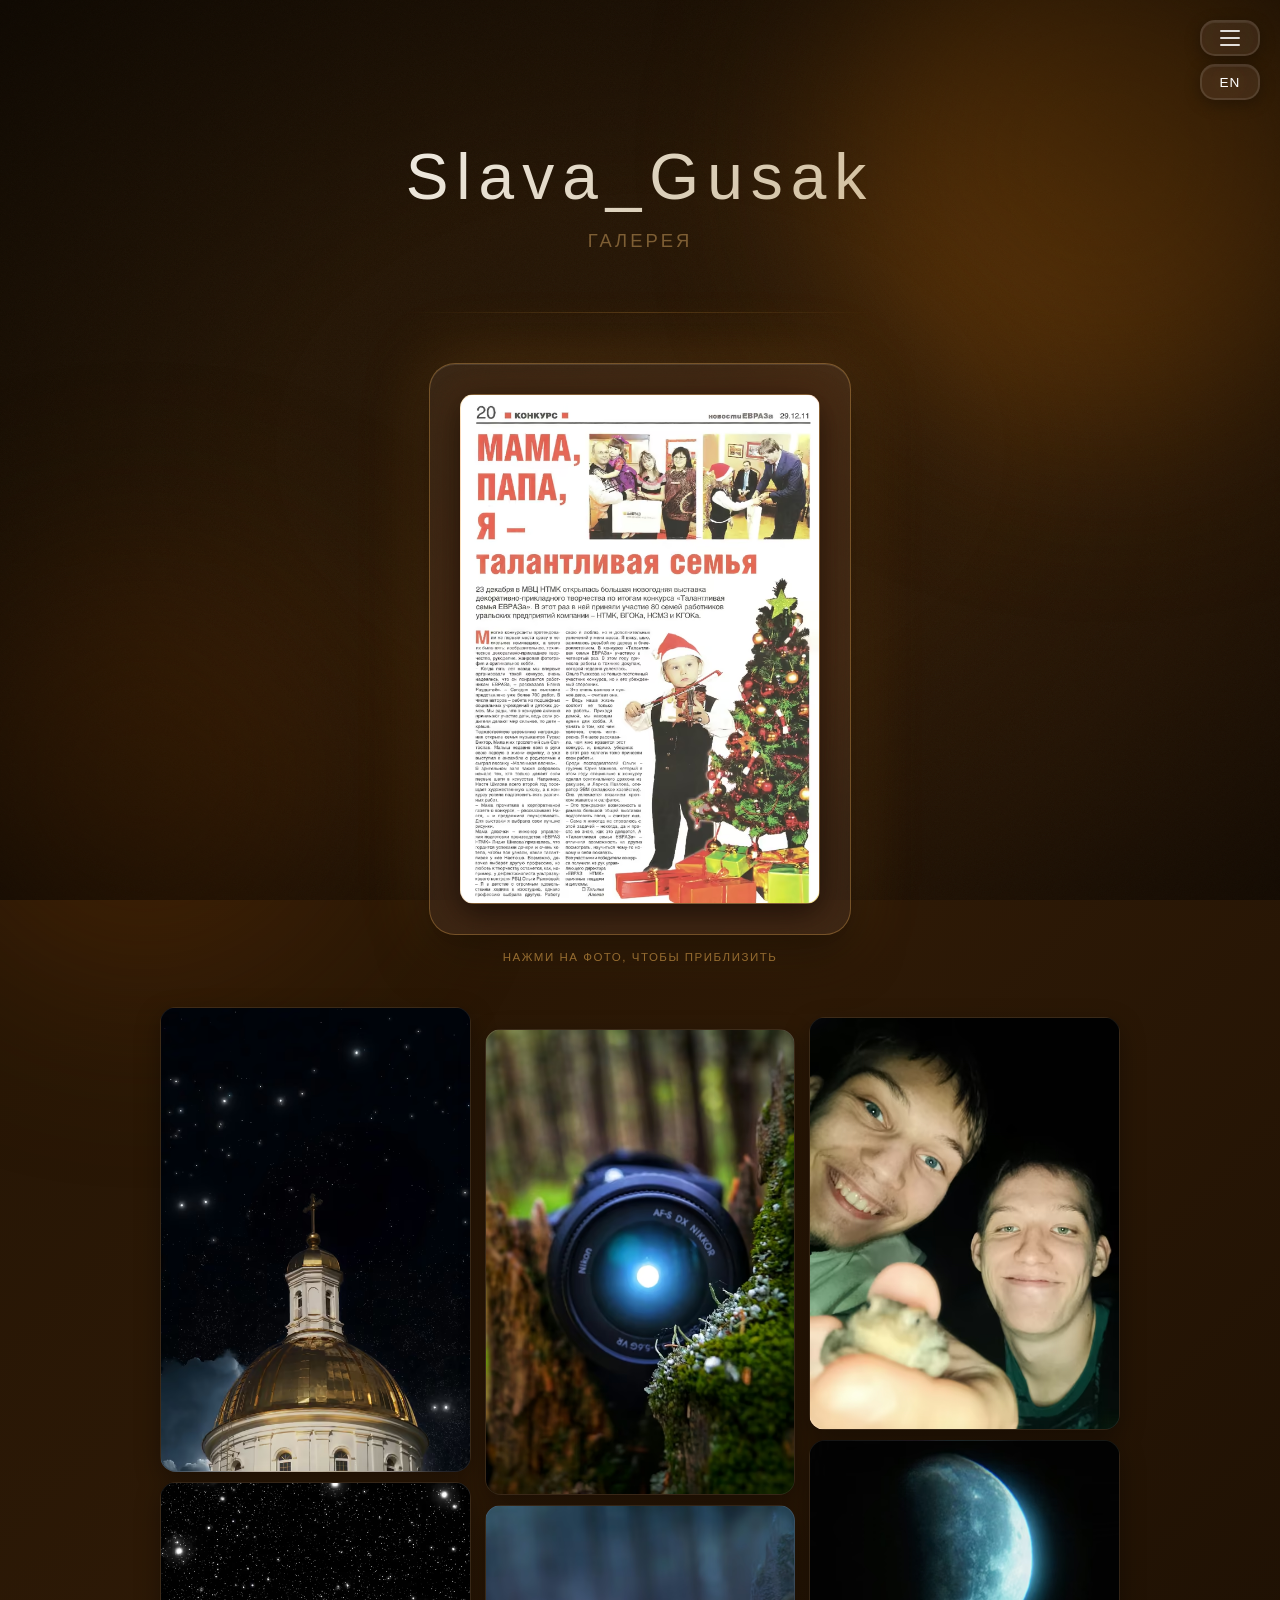
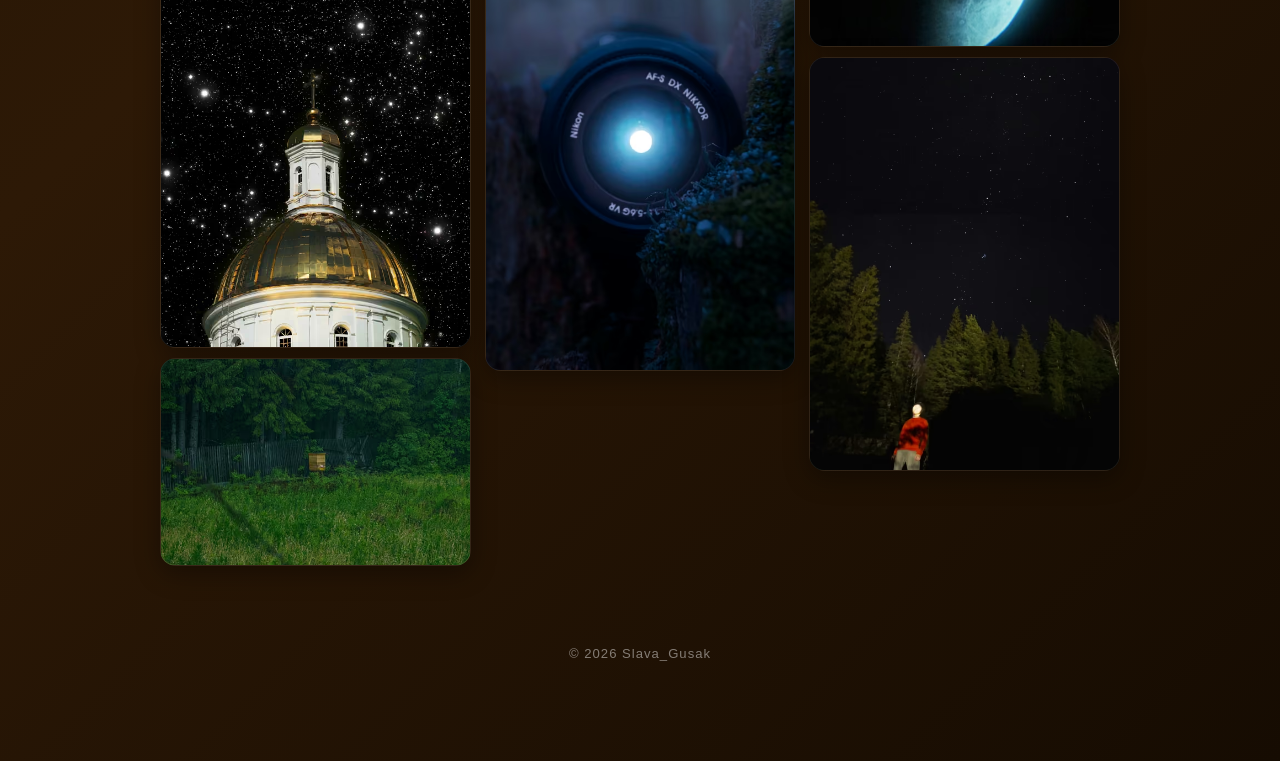
==== gallery/index.html @ dcf55b12 "Галерея: плавная загрузка на медленном интернете - Превью в сетке легче в 2,8 раза (537 -> 193 КБ), " ====
<!DOCTYPE html>
<html lang="ru">
<head>
<meta charset="UTF-8">
<meta name="viewport" content="width=device-width, initial-scale=1.0">
<title>Slava_Gusak — Галерея</title>
<link rel="icon" href="/favicon.ico?v=2" sizes="any">
<link rel="icon" href="/favicon.svg?v=2" type="image/svg+xml">
<link rel="apple-touch-icon" href="/apple-touch-icon.png?v=2">
<link rel="preload" as="image" href="img/thumb/paper_29.12.2011.avif" type="image/avif" fetchpriority="high">
<style>
html { overscroll-behavior:none; }
* { margin:0; padding:0; box-sizing:border-box; }
body {
font-family:'Segoe UI',Tahoma,Geneva,Verdana,sans-serif;
color:#e0e0e0; min-height:100vh; overflow-x:hidden;
position:relative; overscroll-behavior:none;
background:#1a1006;
}
body::before {
content:''; position:fixed; inset:0; z-index:0;
background-image:url("data:image/svg+xml,%3Csvg viewBox='0 0 512 512' xmlns='http://www.w3.org/2000/svg'%3E%3Cfilter id='n'%3E%3CfeTurbulence type='fractalNoise' baseFrequency='0.75' numOctaves='4' stitchTiles='stitch'/%3E%3C/filter%3E%3Crect width='100%25' height='100%25' filter='url(%23n)' opacity='1'/%3E%3C/svg%3E");
background-size:200px 200px; opacity:0.04; pointer-events:none;
}
body::after {
content:''; position:fixed; inset:0; z-index:0;
background:radial-gradient(ellipse at center,transparent 40%,rgba(0,0,0,0.5) 100%);
pointer-events:none;
}
.glow-orb { position:fixed; border-radius:50%; filter:blur(90px); opacity:0; pointer-events:none; z-index:0; }
.glow-orb-1 { width:clamp(260px,55vw,550px); height:clamp(260px,55vw,550px); top:-120px; right:-100px; }
.glow-orb-2 { width:clamp(210px,45vw,450px); height:clamp(210px,45vw,450px); bottom:-100px; left:-80px; }
@media (max-width:768px) { .glow-orb { filter:blur(90px) brightness(0.5); } }
.container { max-width:1000px; margin:0 auto; padding:40px 20px; position:relative; z-index:1; }
.lang-btn {
position:fixed; top:64px; right:20px; z-index:100;
backdrop-filter:blur(40px) saturate(200%); -webkit-backdrop-filter:blur(40px) saturate(200%);
background:rgba(255,255,255,0.07); border:2px solid rgba(255,255,255,0.1);
color:#fff; width:60px; height:36px; padding:0; border-radius:15px; cursor:pointer;
font-size:0.85em; font-weight:300; letter-spacing:1px;
transition:all 0.3s cubic-bezier(0.4,0,0.2,1); text-transform:uppercase;
box-shadow:0 4px 16px rgba(0,0,0,0.3),inset 0 1px 0 rgba(255,255,255,0.07);
}
.lang-btn:hover { border-color:rgba(255,255,255,0.2); transform:scale(1.05); background:rgba(255,255,255,0.12); }
.menu-btn {
position:fixed; top:20px; right:20px; z-index:100;
backdrop-filter:blur(40px) saturate(200%); -webkit-backdrop-filter:blur(40px) saturate(200%);
background:rgba(255,255,255,0.07); border:2px solid rgba(255,255,255,0.1);
width:60px; height:36px; padding:0; border-radius:15px; cursor:pointer;
display:flex; flex-direction:column; justify-content:center; align-items:center; gap:5px;
transition:all 0.3s cubic-bezier(0.4,0,0.2,1);
box-shadow:0 4px 16px rgba(0,0,0,0.3),inset 0 1px 0 rgba(255,255,255,0.07);
}
.menu-btn:hover { border-color:rgba(255,255,255,0.2); background:rgba(255,255,255,0.12); transform:scale(1.05); }
.menu-btn span { width:20px; height:2px; background:#fff; border-radius:2px; transition:all 0.3s cubic-bezier(0.4,0,0.2,1); opacity:0.85; }
.menu-btn.open span:nth-child(1){transform:translateY(7px) rotate(45deg)}
.menu-btn.open span:nth-child(2){opacity:0;transform:scaleX(0)}
.menu-btn.open span:nth-child(3){transform:translateY(-7px) rotate(-45deg)}
.menu-overlay { position:fixed; inset:0; background:rgba(0,0,0,0.4); z-index:98; opacity:0; visibility:hidden; transition:all 0.3s ease; }
.menu-overlay.active { opacity:1; visibility:visible; }
.menu {
position:fixed; top:-100%; left:0; width:100%;
backdrop-filter:blur(40px) saturate(200%); -webkit-backdrop-filter:blur(40px) saturate(200%);
background:rgba(18,10,3,0.92); border-bottom:1px solid rgba(255,255,255,0.08);
box-shadow:0 8px 32px rgba(0,0,0,0.5); z-index:99;
transition:top 0.4s cubic-bezier(0.4,0,0.2,1); padding:28px 40px 30px;
}
.menu.active { top:0; }
.menu-items { list-style:none; display:flex; justify-content:center; align-items:center; gap:60px; }
.menu-items a { font-size:1.4em; font-weight:300; letter-spacing:3px; color:#c8c8c8; text-decoration:none; text-transform:uppercase; transition:color 0.3s ease; position:relative; }
.menu-items a::after { content:''; position:absolute; bottom:-4px; left:0; width:0; height:1px; background:rgba(255,255,255,0.4); transition:width 0.3s ease; }
.menu-items a:hover { color:#fff; }
.menu-items a:hover::after { width:100%; }
.menu-items a.active { color:#fff; }
.menu-items a.active::after { width:100%; background:rgba(255,255,255,0.6); }
.menu-item-with-sub { position:relative; }
.menu-item-soon { position:relative; display:flex; flex-direction:column; align-items:center; gap:4px; }
.menu-item-with-sub > a.no-underline::after { display:none; }
.submenu-link.submenu-link {
position:absolute; top:100%; left:50%; transform:translateX(-50%); margin-top:3px;
font-size:0.62em; letter-spacing:1.5px; color:#777; text-transform:uppercase; font-weight:300; line-height:1;
white-space:nowrap; text-decoration:none; opacity:0.65; transition:opacity 0.25s ease, color 0.25s ease;
}
.submenu-link.submenu-link::after { display:none; }
.menu-item-with-sub:hover .submenu-link, .submenu-link:focus, .submenu-link:hover { opacity:1; color:#fff; }
.submenu-link.warren-link { display:none; pointer-events:none; }
.submenu-link.warren-link.revealed { display:block; pointer-events:auto; animation:warrenReveal 0.9s cubic-bezier(0.2,0,0.2,1) forwards; }
@keyframes warrenReveal { from{opacity:0;transform:translate(-50%,-6px)} to{opacity:0.65;transform:translate(-50%,0)} }
.warren-charging { animation:warrenShake 0.5s ease-in-out infinite; }
@keyframes warrenShake { 0%,100%{transform:translate(0,0)} 20%{transform:translate(-2px,1px)} 40%{transform:translate(2px,-1px)} 60%{transform:translate(-1px,-2px)} 80%{transform:translate(1px,2px)} }
.warren-glow {
position:absolute; inset:-14px; border-radius:16px; pointer-events:none; z-index:-1; opacity:0;
background:radial-gradient(circle, rgba(255,180,90,0.55), transparent 70%); filter:blur(6px); transition:opacity 0.1s linear;
}
@keyframes shake { 0%,100%{transform:translateX(0)} 15%{transform:translateX(-6px)} 35%{transform:translateX(6px)} 55%{transform:translateX(-4px)} 75%{transform:translateX(4px)} 90%{transform:translateX(-2px)} }
.shaking { animation:shake 0.4s ease; }
#mainMenu, #mainMenu * { -webkit-touch-callout:none; -webkit-user-select:none; user-select:none; -webkit-user-drag:none; }
@keyframes fadeSlideDown { from{opacity:0;transform:translateY(-20px)} to{opacity:1;transform:translateY(0)} }
@keyframes fadeSlideUp { from{opacity:0;transform:translateY(30px)} to{opacity:1;transform:translateY(0)} }
header { text-align:center; padding:100px 20px 60px; animation:fadeSlideDown 1s ease forwards; }
h1 { font-size:4em; font-weight:200; letter-spacing:8px; margin-bottom:16px; background:linear-gradient(135deg,#ffffff 0%,rgba(255,230,180,0.7) 100%); -webkit-background-clip:text; -webkit-text-fill-color:transparent; background-clip:text; }
.subtitle { font-size:1.15em; color:rgba(255,200,120,0.4); font-weight:300; letter-spacing:3px; text-transform:uppercase; }
.divider { width:50%; height:1px; background:linear-gradient(90deg,transparent,rgba(255,180,80,0.2),transparent); margin:0 auto 50px; }
.featured-wrap { display:flex; justify-content:center; margin-bottom:44px; }
.hint-label {
text-align:center; font-size:0.72em; letter-spacing:1.5px; text-transform:uppercase;
color:rgba(255,190,90,0.7); font-weight:300; margin-top:16px;
}
.hint-label-wrap { display:flex; flex-direction:column; align-items:center; }
.featured-photo { border-radius:14px; overflow:hidden; cursor:pointer; display:block; aspect-ratio:0.706; }
.featured-photo img { width:100%; height:100%; object-fit:cover; display:block; transition:transform 0.5s ease; }
.featured-photo, .wave-item { background:center / cover no-repeat; }
.featured-photo img:not(.ready), .wave-item img:not(.ready) { opacity:0; filter:blur(14px); transform:scale(1.04); }
.featured-photo img.ready, .wave-item img.ready {
transition:opacity 1s cubic-bezier(0.22,0.7,0.2,1), filter 1.4s cubic-bezier(0.22,0.7,0.2,1), transform 1.4s cubic-bezier(0.22,0.7,0.2,1);
}
.featured-photo img.ready { transition:opacity 1s cubic-bezier(0.22,0.7,0.2,1), filter 1.4s cubic-bezier(0.22,0.7,0.2,1), transform 0.5s ease; }
.featured-photo:hover img { transform:scale(1.05); }
#featureGlass {
padding:30px; border-radius:26px; position:relative;
display:flex; flex-direction:column; align-items:center;
background:rgba(255,255,255,0.07); border:1px solid rgba(255,190,90,0.3);
backdrop-filter:blur(30px) saturate(180%); -webkit-backdrop-filter:blur(30px) saturate(180%);
box-shadow:
0 20px 50px rgba(0,0,0,0.5),
0 0 70px rgba(255,160,50,0.22),
inset 0 1px 0 rgba(255,255,255,0.1);
animation:fadeSlideUp 0.6s ease both;
}
#featureGlass .featured-photo {
width:360px; border:1px solid rgba(255,200,120,0.35);
box-shadow:0 10px 30px rgba(0,0,0,0.5);
}
@media (max-width:768px) {
#featureGlass { padding:22px; }
#featureGlass .featured-photo { width:230px; }
}
.wave-masonry { display:flex; gap:14px; align-items:flex-start; }
.wave-col { flex:1; display:flex; flex-direction:column; gap:10px; min-width:0; }
.wave-col:nth-child(2) { margin-top:22px; }
.wave-col:nth-child(3) { margin-top:10px; }
.wave-item {
border-radius:16px; overflow:hidden; cursor:pointer;
border:1px solid rgba(255,255,255,0.08); box-shadow:0 8px 24px rgba(0,0,0,0.35);
transition:transform 0.15s ease-out, box-shadow 0.15s ease-out, filter 0.5s ease-out;
position:relative;
}
.wave-item img { width:100%; height:auto; display:block; }
.wave-item .cap {
position:absolute; left:0; right:0; bottom:0; padding:18px 14px 12px;
background:linear-gradient(to top, rgba(10,6,2,0.85), transparent);
font-size:0.82em; font-weight:300; letter-spacing:0.5px; color:rgba(255,255,255,0.9);
opacity:0; transform:translateY(6px); transition:all 0.15s ease-out;
}
@media (hover:hover) and (pointer:fine) {
.wave-item:hover {
transform:scale(1.1);
z-index:5;
box-shadow:0 24px 55px rgba(0,0,0,0.6);
}
.wave-item:hover .cap { opacity:1; transform:translateY(0); }
.wave-masonry.is-hovering .wave-item:not(:hover) {
filter:blur(1.5px) brightness(0.75) saturate(0.85);
transform:scale(0.98);
}
}
@media (max-width:768px) {
.wave-masonry { gap:10px; flex-wrap:wrap; }
.wave-col { gap:8px; flex:1 1 calc(50% - 5px); min-width:calc(50% - 5px); }
.wave-col:nth-child(2) { margin-top:14px; }
.wave-col:nth-child(3) { margin-top:0; }
}
.lightbox-overlay {
position:fixed; inset:0; background:rgba(8,5,2,0.88); backdrop-filter:blur(6px);
z-index:200; display:flex; align-items:center; justify-content:center;
opacity:0; visibility:hidden; transition:opacity 0.35s ease, visibility 0.35s ease; padding:30px;
}
.lightbox-overlay.active { opacity:1; visibility:visible; }
.lightbox-panel {
display:flex; max-width:1000px; width:100%; max-height:85vh;
background:rgba(255,255,255,0.05); border:1px solid rgba(255,255,255,0.1);
border-radius:20px; overflow:hidden; box-shadow:0 30px 80px rgba(0,0,0,0.6);
backdrop-filter:blur(30px) saturate(180%); -webkit-backdrop-filter:blur(30px) saturate(180%);
transform:scale(0.96); transition:transform 0.35s cubic-bezier(0.4,0,0.2,1), border-color 0.5s ease, box-shadow 0.5s ease;
}
.lightbox-overlay.active .lightbox-panel { transform:scale(1); }
.lightbox-panel.seen-glow {
border-color:rgba(255,175,70,0.55);
box-shadow:0 30px 80px rgba(0,0,0,0.6), 0 0 0 1px rgba(255,160,50,0.25), 0 0 55px rgba(255,140,30,0.28);
animation:seenPanelPulse 3.2s ease-in-out infinite;
}
@keyframes seenPanelPulse {
0%,100% { box-shadow:0 30px 80px rgba(0,0,0,0.6), 0 0 0 1px rgba(255,160,50,0.22), 0 0 45px rgba(255,140,30,0.22); }
50% { box-shadow:0 30px 80px rgba(0,0,0,0.6), 0 0 0 1px rgba(255,170,70,0.4), 0 0 65px rgba(255,140,30,0.38); }
}
.lightbox-photo {
flex:none; width:fit-content; height:fit-content; max-width:65%; max-height:100%;
background:transparent; display:flex; align-items:center; justify-content:center; min-width:0; align-self:center;
}
.lightbox-photo img { display:block; max-width:100%; max-height:85vh; width:auto; height:auto; object-fit:contain; border-radius:20px 0 0 20px; }
.lightbox-photo { position:relative; }
.lightbox-photo.lb-animating { overflow:hidden; }
.lightbox-photo.lb-animating #lbImg { width:100% !important; height:100% !important; max-width:none !important; max-height:none !important; object-fit:cover; }
.lightbox-photo .lb-ghost { position:absolute; inset:0; width:100%; height:100%; max-width:none; max-height:none; object-fit:cover; pointer-events:none; z-index:1; will-change:opacity; }
#lbImg { transition:opacity 0.25s ease; }
#lbImg.lb-loading { opacity:0.55; }
.lightbox-photo { touch-action:none; }
@media (hover:hover) and (pointer:fine) {
#lbImg { cursor:zoom-in; }
.lightbox-overlay.zoomed #lbImg { cursor:zoom-out; }
}
.lightbox-overlay.zoom-clip .lightbox-photo { overflow:hidden; }
.lightbox-overlay.zoomed .lightbox-nav,
.lightbox-overlay.zoomed .lb-read-btn,
.lightbox-overlay.zoomed .lightbox-mobile-btn { opacity:0 !important; pointer-events:none; transition:opacity 0.2s ease; }
.lightbox-info {
flex:1; padding:44px 38px; display:flex; flex-direction:column; justify-content:center;
border-left:1px solid rgba(255,255,255,0.08); min-width:280px;
}
.lightbox-seen-badge {
display:none; align-items:center; gap:8px; width:fit-content;
font-size:0.68em; font-weight:600; letter-spacing:2.5px; text-transform:uppercase;
color:rgba(255,205,120,0.95); white-space:nowrap; margin-bottom:14px;
}
.lightbox-seen-badge.active {
display:inline-flex;
animation:seenBadgeFade 0.5s ease both;
}
@keyframes seenBadgeFade {
0% { opacity:0; transform:translateY(4px); }
100% { opacity:1; transform:translateY(0); }
}
.seen-radar { position:relative; width:14px; height:14px; flex:none; }
.seen-radar-dot {
position:absolute; top:50%; left:50%; width:6px; height:6px; margin:-3px 0 0 -3px;
border-radius:50%; background:rgb(255,180,60);
box-shadow:0 0 6px rgba(255,180,60,0.9), 0 0 2px rgba(255,180,60,1);
}
.seen-radar-ping {
position:absolute; top:50%; left:50%; width:7px; height:7px; margin:-3.5px 0 0 -3.5px;
border-radius:50%; background:rgba(255,180,60,0.9);
animation:seenRadarPing 2.2s cubic-bezier(0,0,0.2,1) infinite;
}
.seen-radar-ping2 { animation-delay:1.1s; }
@keyframes seenRadarPing {
0% { transform:scale(1); opacity:0.75; }
70%,100% { transform:scale(4.6); opacity:0; }
}
.lightbox-eyebrow { font-size:0.72em; letter-spacing:3px; text-transform:uppercase; font-weight:300; color:rgba(255,180,60,0.75); margin-bottom:18px; }
.lightbox-title { font-size:1.7em; font-weight:200; letter-spacing:1px; color:rgba(255,255,255,0.92); margin-bottom:20px; line-height:1.3; }
.lightbox-accent { width:40px; height:1px; background:linear-gradient(90deg,rgba(255,180,60,0.85),transparent); margin-bottom:20px; }
.lightbox-story { font-size:0.95em; color:rgba(255,255,255,0.5); font-weight:300; line-height:1.8; letter-spacing:0.3px; }
.lightbox-close {
position:absolute; top:20px; right:24px; z-index:201; width:42px; height:42px; border-radius:50%;
background:rgba(255,255,255,0.08); border:1px solid rgba(255,255,255,0.15); color:#fff;
cursor:pointer; display:flex; align-items:center; justify-content:center;
transition:all 0.25s ease;
}
.lightbox-close svg { width:18px; height:18px; stroke:#fff; }
.lightbox-close:hover { background:rgba(255,255,255,0.18); transform:rotate(90deg); }
.lightbox-nav {
position:absolute; top:50%; transform:translateY(-50%); z-index:201; width:46px; height:46px; border-radius:50%;
background:rgba(255,255,255,0.08); border:1px solid rgba(255,255,255,0.15); color:#fff;
cursor:pointer; display:flex; align-items:center; justify-content:center;
transition:all 0.25s ease;
}
.lightbox-nav svg { width:20px; height:20px; stroke:#fff; }
.lightbox-nav:hover { background:rgba(255,190,90,0.85); color:#1a1006; }
.lightbox-nav:hover svg { stroke:#1a1006; }
.lightbox-prev { left:10px; } .lightbox-next { right:10px; }
@media (max-width:768px) {
.lightbox-overlay { padding:14px; }
.lightbox-panel {
flex-direction:column; width:fit-content; height:fit-content;
max-width:100%; max-height:100%;
align-items:center; justify-content:center;
background:transparent; border:none; box-shadow:none;
position:relative; overflow:visible;
}
.lightbox-panel.seen-glow {
border:none; box-shadow:none; animation:none;
}
.lightbox-photo {
width:fit-content; height:fit-content; max-width:100%; max-height:100%;
border-radius:16px; border:1px solid rgba(255,255,255,0.12);
box-shadow:0 10px 30px rgba(0,0,0,0.5);
transition:filter 0.35s ease;
position:relative;
}
.lightbox-panel.seen-glow .lightbox-photo {
border-color:rgba(255,175,70,0.55);
box-shadow:0 10px 30px rgba(0,0,0,0.5), 0 0 0 1px rgba(255,160,50,0.25), 0 0 40px rgba(255,140,30,0.28);
animation:seenPanelPulse 3.2s ease-in-out infinite;
}
.lightbox-photo img {
display:block; width:auto; height:auto; max-width:100%; max-height:100%;
object-fit:contain; border-radius:16px;
}
.lightbox-panel.info-open .lightbox-photo {
filter:blur(10px) brightness(0.6);
}
.lightbox-mobile-btn, .lightbox-nav, .lightbox-close {
border-radius:14px;
backdrop-filter:blur(40px) saturate(200%); -webkit-backdrop-filter:blur(40px) saturate(200%);
background:rgba(255,255,255,0.07); border:2px solid rgba(255,255,255,0.1);
box-shadow:0 4px 16px rgba(0,0,0,0.3),inset 0 1px 0 rgba(255,255,255,0.07);
}
.lightbox-mobile-btn:active, .lightbox-nav:active, .lightbox-close:active {
transform:scale(0.94); background:rgba(255,255,255,0.14);
}
.lightbox-mobile-btn {
position:absolute; bottom:14px; z-index:6; width:48px; height:40px;
cursor:pointer; display:flex; align-items:center; justify-content:center;
transition:all 0.3s cubic-bezier(0.4,0,0.2,1);
}
.lightbox-mobile-btn svg { width:19px; height:19px; stroke:#fff; opacity:0.9; }
.lightbox-info-btn { left:14px; }
.lightbox-fullscreen-btn { right:14px; }
.lightbox-nav {
width:44px; height:40px; color:#fff;
display:flex; align-items:center; justify-content:center;
transition:all 0.3s cubic-bezier(0.4,0,0.2,1);
}
.lightbox-nav svg { width:18px; height:18px; stroke:#fff; opacity:0.9; }
.lightbox-close {
width:44px; height:40px; color:#fff;
display:flex; align-items:center; justify-content:center;
transition:all 0.3s cubic-bezier(0.4,0,0.2,1);
}
.lightbox-close svg { width:18px; height:18px; stroke:#fff; opacity:0.9; }
.lightbox-close:hover { transform:none; }
.lightbox-overlay.fs-mode .lightbox-mobile-btn,
.lightbox-overlay.fs-mode .lightbox-nav,
.lightbox-overlay.fs-mode .lightbox-close { opacity:0; pointer-events:none; }
.lightbox-info {
position:fixed; left:0; right:0; bottom:0; width:100%; top:0;
overflow:hidden; display:flex; flex-direction:row; align-items:center; justify-content:flex-end;
border:none; border-radius:0; padding:14px;
background:transparent;
pointer-events:none;
z-index:204;
}
.lightbox-info-sheet {
width:min(78vw,380px); height:auto; max-height:100%; overflow-y:auto;
border:1px solid rgba(255,190,90,0.25);
border-radius:20px;
padding:24px 24px calc(24px + env(safe-area-inset-bottom));
background:linear-gradient(160deg, rgba(45,25,6,0.96) 0%, rgba(22,12,2,0.98) 100%);
backdrop-filter:blur(30px) saturate(180%); -webkit-backdrop-filter:blur(30px) saturate(180%);
box-shadow:-10px 0 40px rgba(0,0,0,0.5);
transform:translateX(calc(100% + 14px));
transition:transform 0.4s cubic-bezier(0.4,0,0.2,1), height 0.42s cubic-bezier(0.4,0,0.2,1);
pointer-events:auto;
display:flex; flex-direction:column; justify-content:center;
}
.lightbox-info-sheet .lightbox-info-inner {
transition:filter 0.15s ease;
}
.lightbox-info-sheet.resizing .lightbox-info-inner {
filter:blur(6px);
}
.lightbox-info.open { pointer-events:auto; }
.lightbox-info.open .lightbox-info-sheet { transform:translateX(0); }
.lightbox-info-handle { display:none; }
.lightbox-nav { top:auto; bottom:16px; transform:none; z-index:203; }
.lightbox-prev { left:14px; } .lightbox-next { right:14px; }
.lightbox-close { top:calc(14px + env(safe-area-inset-top)); right:14px; z-index:203; }
}
@media (min-width:769px) { .lightbox-mobile-btn { display:none; } }
.lb-read-btn {
position:absolute; bottom:14px; right:14px; z-index:7;
width:44px; height:40px; padding:0; border-radius:14px; cursor:pointer;
display:flex; align-items:center; justify-content:center;
backdrop-filter:blur(40px) saturate(200%); -webkit-backdrop-filter:blur(40px) saturate(200%);
background:rgba(20,12,4,0.5); border:1px solid rgba(255,190,90,0.5);
animation:readPulse 2.8s ease-in-out infinite;
transition:opacity 0.3s ease 0.25s, transform 0.3s ease 0.25s, background 0.25s ease;
}
.lb-read-btn.gone {
opacity:0; transform:scale(0.8); pointer-events:none; animation:none;
transition:opacity 0.2s ease, transform 0.2s ease;
}
.lb-read-btn:hover { background:rgba(255,190,90,0.2); }
.lb-read-btn:active { transform:scale(0.94); }
.lb-read-btn.open { animation:none; box-shadow:0 4px 16px rgba(0,0,0,0.35); }
.lb-read-btn svg { width:19px; height:19px; stroke:rgba(255,205,120,0.95); }
.lb-read-btn .ic-close, .lb-read-btn.open .ic-doc { display:none; }
.lb-read-btn.open .ic-close { display:block; }
@keyframes readPulse {
0%,100% { box-shadow:0 4px 16px rgba(0,0,0,0.35), 0 0 10px rgba(255,160,50,0.15); }
50% { box-shadow:0 4px 16px rgba(0,0,0,0.35), 0 0 26px rgba(255,160,50,0.45); }
}
.lightbox-overlay { -webkit-user-select:none; user-select:none; -webkit-tap-highlight-color:transparent; }
.lightbox-overlay img { -webkit-user-drag:none; }
.featured-wrap, .wave-masonry { -webkit-user-select:none; user-select:none; -webkit-tap-highlight-color:transparent; }
.featured-wrap img, .wave-masonry img { -webkit-user-drag:none; }
.lb-read-scroll { -webkit-user-select:text; user-select:text; }
.lightbox-overlay.fs-mode .lb-read-btn { opacity:0; pointer-events:none; }
.lb-read {
position:absolute; inset:0; z-index:4; border-radius:inherit; overflow:hidden;
background:rgba(12,7,2,0.82); backdrop-filter:blur(8px); -webkit-backdrop-filter:blur(8px);
opacity:0; visibility:hidden; transition:opacity 0.35s ease, visibility 0.35s ease;
}
.lb-read.open { opacity:1; visibility:visible; }
.lb-no-anim, .lb-no-anim * { transition:none !important; animation:none !important; }
.lb-read::after { content:''; position:absolute; left:0; right:0; bottom:0; height:96px; pointer-events:none; background:linear-gradient(to bottom, transparent, rgba(12,7,2,0.96)); }
.lb-read-scroll {
position:absolute; inset:0; overflow-y:auto; overscroll-behavior:contain;
padding:34px 30px 84px; text-align:left;
scrollbar-width:thin; scrollbar-color:rgba(255,190,90,0.4) transparent;
}
.lb-read-scroll > * { opacity:0; transform:translateY(8px); transition:opacity 0.45s ease, transform 0.45s ease; }
.lb-read.open .lb-read-scroll > * { opacity:1; transform:none; }
.lb-read.open .lb-read-scroll > :nth-child(2) { transition-delay:0.06s; }
.lb-read.open .lb-read-scroll > :nth-child(3) { transition-delay:0.12s; }
.lb-read.open .lb-read-scroll > :nth-child(n+4) { transition-delay:0.18s; }
.lb-read-src { font-size:0.68em; letter-spacing:2.5px; text-transform:uppercase; color:rgba(255,180,60,0.85); margin-bottom:12px; }
.lb-read-title { font-size:1.45em; font-weight:300; line-height:1.25; color:#fff; margin-bottom:16px; }
.lb-read-lead { font-size:0.95em; line-height:1.6; color:rgba(255,235,205,0.92); padding-bottom:16px; margin-bottom:16px; border-bottom:1px solid rgba(255,190,90,0.2); }
.lb-read-body p { font-size:0.9em; line-height:1.7; font-weight:300; color:rgba(255,255,255,0.78); margin-bottom:0.8em; }
.lb-read-hl { color:rgb(255,196,110); font-weight:400; }
.lb-read-author { text-align:right; font-style:italic; font-size:0.85em; color:rgba(255,255,255,0.6); margin-top:4px; }
@media (max-width:768px) {
.lb-read-btn { right:72px; }
.lb-read-scroll { padding:26px 20px 76px; }
.lb-read-title { font-size:1.25em; }
}
footer { text-align:center; padding:80px 20px 60px; color:rgba(255,255,255,0.45); font-size:0.82em; font-weight:300; letter-spacing:1px; }
.copyright { cursor:pointer; display:inline-block; transition:color 0.3s ease; user-select:none; }
.copyright:hover { color:rgba(255,255,255,0.7); }
.hidden-socials { max-height:0; overflow:hidden; opacity:0; margin-top:0; transition:max-height 0.5s cubic-bezier(0.4,0,0.2,1), opacity 0.4s ease, margin-top 0.5s ease; }
.hidden-socials.show { max-height:100px; opacity:1; margin-top:30px; }
.hidden-socials.expanded { overflow:visible; }
.social-links-row { display:flex; gap:20px; justify-content:center; }
.social-link {
display:flex; align-items:center; justify-content:center; width:50px; height:50px; border-radius:50%;
background:rgba(255,255,255,0.05); border:1px solid rgba(255,255,255,0.1);
transition:all 0.4s cubic-bezier(0.4,0,0.2,1); position:relative; will-change:transform;
}
.social-link::before { content:''; position:absolute; inset:0; border-radius:50%; opacity:0; transition:opacity 0.4s ease; }
.social-link[data-social="twitter"]::before { background:radial-gradient(circle,rgba(29,161,242,0.3),transparent 70%); }
.social-link[data-social="telegram"]::before { background:radial-gradient(circle,rgba(0,136,204,0.3),transparent 70%); }
.social-link:hover::before { opacity:1; }
.social-link:hover { transform:translateY(-3px) scale(1.1); border-color:rgba(255,255,255,0.3); box-shadow:0 5px 20px rgba(0,0,0,0.4); }
.social-link svg { width:24px; height:24px; fill:#c8c8c8; transition:fill 0.3s ease; position:relative; z-index:1; }
.social-link:hover svg { fill:#fff; }
.bottom-glow {
position:fixed; left:0; right:0; bottom:0; height:400px; pointer-events:none; z-index:0; opacity:0;
transition:opacity 1s ease;
background:linear-gradient(to bottom, transparent 0, rgba(60,30,4,0.25) 30%, rgba(90,45,6,0.5) 60%, rgba(120,60,8,0.8) 100%);
}
body.gradient-active .bottom-glow { opacity:1; }
@media (max-width:768px) { h1{font-size:2.8em;letter-spacing:4px} header{padding:70px 20px 40px} .menu-items{flex-direction:column;gap:24px} .menu-items a{font-size:1.3em} .submenu-link.submenu-link{font-size:0.93em} .menu-item-with-sub{margin-bottom:14px} }
</style>
</head>
<body>
<div class="glow-orb glow-orb-1" id="orb1"></div>
<div class="glow-orb glow-orb-2" id="orb2"></div>
<div class="bottom-glow" aria-hidden="true"></div>
<button class="lang-btn" id="langBtn" onclick="switchLanguage()">EN</button>
<button class="menu-btn" id="menuBtn" onclick="toggleMenu()" aria-label="Меню"><span></span><span></span><span></span></button>
<div class="menu-overlay" id="menuOverlay" onclick="toggleMenu()"></div>
<nav class="menu" id="mainMenu">
<ul class="menu-items">
<li><a href="../music/" data-ru="Музыка" data-en="Music">Музыка</a></li>
<li class="menu-item-with-sub menu-item-soon">
<a href="/" class="no-underline" id="homeLink" onclick="if(!event.detail)location.href='/';return false"><span class="warren-glow" id="warrenGlow"></span><span data-ru="Главная" data-en="Home">Главная</span></a>
<a href="../warren/" class="submenu-link warren-link" id="warrenLink" data-ru="Дебри" data-en="Warren">Дебри</a>
</li>
<li><a href="index.html" class="active" data-ru="Галерея" data-en="Gallery">Галерея</a></li>
</ul>
</nav>
<div class="container">
<header>
<h1>Slava_Gusak</h1>
<p class="subtitle" data-ru="Галерея" data-en="Gallery">Галерея</p>
</header>
<div class="divider"></div>
<div class="featured-wrap">
<div class="hint-label-wrap">
<div id="featureGlass">
<div class="featured-photo" id="featuredPhotoGlass"></div>
</div>
<p class="hint-label" data-ru="Нажми на фото, чтобы приблизить" data-en="Click a photo to zoom in">Нажми на фото, чтобы приблизить</p>
</div>
</div>
<div class="wave-masonry" id="waveGrid"></div>
<footer>
<p class="copyright" onclick="toggleHiddenSocials()">© 2026 Slava_Gusak</p>
<div class="hidden-socials" id="hiddenSocials">
<div class="social-links-row">
<a href="https://twitter.com/GooseSvyatoslav" class="social-link" data-social="twitter" target="_blank" rel="noopener" title="Twitter" aria-label="Twitter"><svg viewBox="0 0 24 24" aria-hidden="true"><path d="M18.244 2.25h3.308l-7.227 8.26 8.502 11.24H16.17l-5.214-6.817L4.99 21.75H1.68l7.73-8.835L1.254 2.25H8.08l4.713 6.231zm-1.161 17.52h1.833L7.084 4.126H5.117z"/></svg></a>
<a href="https://t.me/Slava_Gusak" class="social-link" data-social="telegram" target="_blank" rel="noopener" title="Telegram" aria-label="Telegram"><svg viewBox="0 0 24 24" aria-hidden="true"><path d="M12 0C5.373 0 0 5.373 0 12s5.373 12 12 12 12-5.373 12-12S18.627 0 12 0zm5.894 8.221l-1.97 9.28c-.145.658-.537.818-1.084.508l-3-2.21-1.446 1.394c-.14.18-.357.295-.6.295l.213-3.054 5.56-5.022c.24-.213-.054-.334-.373-.121l-6.869 4.326-2.96-.924c-.64-.203-.654-.64.135-.954l11.566-4.458c.538-.196 1.006.128.832.941z"/></svg></a>
</div>
</div>
</footer>
</div>
<div class="lightbox-overlay" id="lightbox">
<button class="lightbox-close" onclick="event.stopPropagation(); closeLightbox()">
<svg viewBox="0 0 24 24" fill="none" stroke-width="2" stroke-linecap="round" stroke-linejoin="round"><line x1="5" y1="5" x2="19" y2="19"/><line x1="19" y1="5" x2="5" y2="19"/></svg>
</button>
<button class="lightbox-nav lightbox-prev" onclick="event.stopPropagation(); navLightbox(-1)">
<svg viewBox="0 0 24 24" fill="none" stroke-width="2" stroke-linecap="round" stroke-linejoin="round"><polyline points="15 5 8 12 15 19"/></svg>
</button>
<button class="lightbox-nav lightbox-next" onclick="event.stopPropagation(); navLightbox(1)">
<svg viewBox="0 0 24 24" fill="none" stroke-width="2" stroke-linecap="round" stroke-linejoin="round"><polyline points="9 5 16 12 9 19"/></svg>
</button>
<div class="lightbox-panel" onclick="event.stopPropagation()">
<div class="lightbox-photo" id="lbPhotoWrap">
<img id="lbImg" src="" alt="">
<div class="lb-read" id="lbRead" aria-hidden="true" onclick="event.stopPropagation()">
<div class="lb-read-scroll" id="lbReadContent"></div>
</div>
<button class="lb-read-btn gone" id="lbReadBtn" aria-expanded="false" aria-controls="lbRead" aria-label="Прочитать текст" title="Прочитать (R)" onclick="event.stopPropagation(); toggleRead();">
<svg class="ic-doc" viewBox="0 0 24 24" fill="none" stroke-width="1.8" stroke-linecap="round" stroke-linejoin="round" aria-hidden="true"><path d="M6 3h9l4 4v14H6z"/><path d="M15 3v4h4"/><line x1="9" y1="11" x2="16" y2="11"/><line x1="9" y1="14.5" x2="16" y2="14.5"/><line x1="9" y1="18" x2="13" y2="18"/></svg>
<svg class="ic-close" viewBox="0 0 24 24" fill="none" stroke-width="2" stroke-linecap="round" aria-hidden="true"><line x1="6" y1="6" x2="18" y2="18"/><line x1="18" y1="6" x2="6" y2="18"/></svg>
</button>
<button class="lightbox-mobile-btn lightbox-info-btn" id="lbInfoBtn" onclick="event.stopPropagation(); toggleLbInfo();" aria-label="Описание">
<svg viewBox="0 0 24 24" fill="none" stroke-width="2" stroke-linecap="round" stroke-linejoin="round"><circle cx="12" cy="12" r="9"/><line x1="12" y1="11" x2="12" y2="16.5"/><circle cx="12" cy="7.7" r="0.9" fill="#fff" stroke="none"/></svg>
</button>
<button class="lightbox-mobile-btn lightbox-fullscreen-btn" id="lbFullscreenBtn" onclick="event.stopPropagation(); toggleFsMode();" aria-label="Развернуть">
<svg viewBox="0 0 24 24" fill="none" stroke-width="2" stroke-linecap="round" stroke-linejoin="round"><path d="M9 4H4v5"/><path d="M15 4h5v5"/><path d="M9 20H4v-5"/><path d="M15 20h5v-5"/></svg>
</button>
</div>
<div class="lightbox-info" id="lbInfo" onclick="event.stopPropagation(); closeLbInfo();">
<div class="lightbox-info-sheet" id="lbInfoSheet" onclick="event.stopPropagation()">
<div class="lightbox-info-inner" id="lbInfoInner">
<div class="lightbox-info-handle" id="lbInfoHandle"></div>
<p class="lightbox-seen-badge" id="lbSeenBadge">
<span class="seen-radar" aria-hidden="true">
<span class="seen-radar-ping"></span>
<span class="seen-radar-ping seen-radar-ping2"></span>
<span class="seen-radar-dot"></span>
</span>
<span data-ru="Ты уже видел это" data-en="You've already seen this">Ты уже видел это</span>
</p>
<p class="lightbox-eyebrow" data-ru="История фотки" data-en="The story">История фотки</p>
<h3 class="lightbox-title" id="lbCaption"></h3>
<div class="lightbox-accent"></div>
<p class="lightbox-story" id="lbStory"></p>
</div>
</div>
</div>
</div>
</div>
<script>
function initOrbs(){
const o1=document.getElementById('orb1'),o2=document.getElementById('orb2');
document.body.style.background='linear-gradient(135deg,rgb(30,18,4) 0%,rgb(45,25,6) 50%,rgb(22,12,2) 100%)';
o1.style.background='rgba(160,90,10,0.4)';
o2.style.background='rgba(100,50,5,0.35)';
void o1.offsetWidth; void o2.offsetWidth;
o1.style.transition='opacity 2s ease'; o2.style.transition='opacity 2s ease';
o1.style.opacity='1'; o2.style.opacity='1';
}
initOrbs();
let clickCount = 0, clickTimer = null;
function toggleHiddenSocials(){
if (++clickCount === 3) {
const box = document.getElementById('hiddenSocials');
const opening = !box.classList.contains('show');
box.classList.toggle('show');
document.body.classList.toggle('gradient-active');
if (opening) {
box.addEventListener('transitionend', function done(e){
if (e.propertyName !== 'max-height') return;
box.classList.add('expanded');
box.removeEventListener('transitionend', done);
window.scrollTo({ top:document.documentElement.scrollHeight, behavior:'smooth' });
});
} else {
box.classList.remove('expanded');
}
clickCount = 0;
}
clearTimeout(clickTimer);
clickTimer = setTimeout(() => { clickCount = 0; }, 1000);
}
function shakeSoon(el){
el.classList.remove('shaking'); void el.offsetWidth; el.classList.add('shaking');
el.addEventListener('animationend', () => el.classList.remove('shaking'), { once:true });
}
(function initWarren(){
const home = document.getElementById('homeLink'), link = document.getElementById('warrenLink'), glow = document.getElementById('warrenGlow');
if (!home || !link || !glow) return;
let holdTimer = null, chargeStart = null, raf = null, revealed = false, pressed = false, justRevealed = false;
function stopCharging(){ cancelAnimationFrame(raf); raf = null; home.classList.remove('warren-charging'); glow.style.opacity = '0'; }
function reveal(){ if (revealed) return; revealed = true; link.classList.add('revealed'); link.style.pointerEvents = 'auto'; }
function charge(t){
if (!chargeStart) chargeStart = t;
const k = Math.min((t - chargeStart) / 3000, 1);
glow.style.opacity = String(k);
if (k < 1) raf = requestAnimationFrame(charge);
else { stopCharging(); justRevealed = true; reveal(); }
}
function startCharging(){ holdTimer = null; chargeStart = null; home.classList.add('warren-charging'); raf = requestAnimationFrame(charge); }
function press(e){
if (e.type === 'mousedown' && e.button !== 0) return;
pressed = true;
if (!revealed) holdTimer = setTimeout(startCharging, 3000);
}
function release(){
const wasCharging = home.classList.contains('warren-charging'), wasWaiting = holdTimer !== null;
const wasPressed = pressed, wasJustRevealed = justRevealed;
pressed = false; justRevealed = false;
clearTimeout(holdTimer); holdTimer = null;
if (revealed) { if (wasPressed && !wasJustRevealed) location.href = '/'; }
else {
stopCharging();
if (wasCharging) shakeSoon(home);            // отпустил во время «зарядки» — тряска, ссылка не появилась
else if (wasWaiting) location.href = '/';   // короткое нажатие — просто переход на главную
}
}
home.addEventListener('mousedown', press);
home.addEventListener('touchstart', press, { passive:true });
document.addEventListener('mouseup', release);
document.addEventListener('touchend', release);
document.addEventListener('touchcancel', release);
home.addEventListener('contextmenu', e => e.preventDefault());
})();
function toggleMenu(){document.getElementById('mainMenu').classList.toggle('active');document.getElementById('menuOverlay').classList.toggle('active');document.getElementById('menuBtn').classList.toggle('open')}
let currentLang='ru';
function switchLanguage(){
const nl=currentLang==='ru'?'en':'ru';
document.getElementById('langBtn').textContent=nl==='ru'?'EN':'RU';
document.querySelectorAll('[data-ru][data-en]').forEach(el=>el.textContent=nl==='ru'?el.getAttribute('data-ru'):el.getAttribute('data-en'));
currentLang=nl;
updateGridCaptions(); // подписи к фото тоже следуют за языком
if (document.getElementById('lightbox').classList.contains('active')) {
updateLbText();
if (isReadOpen()) { renderTranscript(photos[lbIndex].transcript[currentLang]); setReadOpen(true); }
}
}
/* =========================================================
PHOTO DATA — подставь свои подписи/истории вместо примеров ниже.
========================================================= */
const PAPER_TEXT = {
source: 'Новости ЕВРАЗа · 29.12.2011',
title: 'Мама, папа, я — талантливая семья',
lead: '23 декабря в МВЦ НТМК открылась большая новогодняя выставка декоративно-прикладного творчества по итогам конкурса «Талантливая семья ЕВРАЗа». В этот раз в ней приняли участие 80 семей работников уральских предприятий компании — НТМК, ВГОКа, НСМЗ и КГОКа.',
body: [
'Многие конкурсанты претендовали на первые места сразу в нескольких номинациях, а всего их было пять: изобразительное, техническое декоративно-прикладное творчество, рукоделие, жанровая фотография и оригинальное хобби.',
'— Когда пять лет назад мы впервые организовали такой конкурс, очень надеялись, что он понравится работникам ЕВРАЗа, — рассказала Елена Раудштейн. — Сегодня на выставке представлено уже более 700 работ. В числе авторов — ребята из подшефных социальных учреждений и детских домов. Мы рады, что в конкурсе активно принимают участие дети, ведь если родители делают мир сильнее, то дети — краше.',
['Торжественную церемонию награждения открыла ', { hl: 'семья музыкантов Гусак: Виктор, Мила и их трехлетний сын Святослав' }, '. Малыш недавно взял в руки ', { hl: 'свою первую в жизни скрипку' }, ', а уже выступил в ансамбле с родителями и сыграл песенку «Маленькая елочка».'],
'В зрительном зале также собралось немало тех, кто только делает свои первые шаги в искусстве. Например, Настя Шилова всего второй год посещает художественную школу, а к конкурсу успела подготовить пять различных работ.',
'— Мама прочитала в корпоративной газете о конкурсе, — рассказывает Настя, — и предложила поучаствовать. Для выставки я выбрала свои лучшие рисунки.',
'Мама девочки — инженер управления подготовки производства «ЕВРАЗ НТМК» Лидия Шилова призналась, что гордится успехами дочери и очень хотела, чтобы все узнали, какая талантливая у нее Настюша. Возможно, девочка выберет другую профессию, но любовь к творчеству останется, как, например, у дефектоскописта ультразвукового контроля РБЦ Ольги Рыжковой:',
'— Я в детстве с огромным удовольствием ходила в изостудию, однако профессию выбрала другую. Работу свою я люблю, но и дополнительных увлечений у меня масса. Я вяжу, шью, занимаюсь резьбой по дереву и бисероплетением. В конкурсе «Талантливая семья ЕВРАЗа» участвую в четвертый раз. В этом году принесла работы в технике декупаж, которой недавно увлеклась.',
'Ольга Рыжкова не только постоянный участник конкурса, но и его убежденный сторонник.',
'— Это очень важное и нужное дело, — считает она. — Ведь наша жизнь состоит не только из работы. Приходя домой, мы находим время для хобби. А узнать о том, кто чем увлечен, очень интересно. Я в цехе рассказала, чем мне нравится этот конкурс, и, видимо, убедила: в этот раз коллеги тоже принесли свои работы.',
'Среди последователей Ольги — грузчик Юрий Машков, который в этом году специально к конкурсу сделал оригинального дракона из ракушек, и Лариса Павлова, оператор ЭВМ (складское хозяйство). Она увлекается вязанием крючком жакетов и салфеток.',
'— Это прекрасная возможность в рамках большой общей выставки подготовить свою, — считает она. — Сама я никогда не справлюсь с этой задачей — некогда, да и просто не знаю, как это делается. А «Талантливая семья ЕВРАЗа» — отличная возможность на других посмотреть, научиться чему-то новому и себя показать.',
'Все участники и победители конкурса получили из рук управляющего директора «ЕВРАЗ НТМК» памятные подарки и дипломы.'
],
author: 'Татьяна Алеева'
};
const PAPER_TEXT_EN = {
source: 'EVRAZ News · 29.12.2011',
title: 'Mom, Dad and Me — a Talented Family',
lead: 'On December 23, a large New Year exhibition of decorative and applied art opened at the NTMK Museum and Exhibition Center, showcasing the results of the “Talented EVRAZ Family” contest. This time, 80 families of employees from the company’s Ural enterprises — NTMK, VGOK, NSMZ and KGOK — took part.',
body: [
'Many contestants competed for first place in several categories at once, and there were five in total: fine art, technical and decorative-applied art, handicrafts, genre photography and original hobbies.',
'“When we organized this contest for the first time five years ago, we really hoped EVRAZ employees would like it,” said Elena Raudshtein. “Today the exhibition features more than 700 works. Among the authors are children from the social institutions and orphanages we support. We’re glad that children take an active part in the contest — after all, if parents make the world stronger, children make it more beautiful.”',
['The awards ceremony was opened by ', { hl: 'the Gusak family of musicians: Viktor, Mila and their three-year-old son Svyatoslav' }, '. The little one only recently picked up ', { hl: 'the first violin of his life' }, ', yet he has already performed in an ensemble with his parents, playing the song “Little Christmas Tree.”'],
'The audience also included many who are just taking their first steps in art. Nastya Shilova, for example, has been attending art school for only two years, yet she managed to prepare five different works for the contest.',
'“Mom read about the contest in the company newspaper,” Nastya says, “and suggested I take part. I chose my best drawings for the exhibition.”',
'The girl’s mother, Lidia Shilova, an engineer in the production preparation department at EVRAZ NTMK, admitted that she is proud of her daughter’s achievements and really wanted everyone to know how talented her Nastyusha is. Perhaps the girl will choose a different profession, but her love of creativity will stay — as it did, for example, for Olga Ryzhkova, an ultrasonic flaw detection technician at the rail and structural steel shop:',
'“As a child, I loved going to an art studio, but I chose a different profession. I love my job, but I also have plenty of other hobbies. I knit, sew, do woodcarving and beadwork. This is my fourth time taking part in the ‘Talented EVRAZ Family’ contest. This year I brought pieces made in decoupage, a technique I took up recently.”',
'Olga Ryzhkova is not only a regular participant in the contest but also a firm supporter of it.',
'“This is a very important and worthwhile thing,” she believes. “After all, our life isn’t only about work. When we come home, we find time for hobbies. And it’s really interesting to learn what other people are passionate about. I told people at my shop why I like this contest, and apparently I convinced them: this time my colleagues brought their work too.”',
'Among Olga’s followers are loader Yuri Mashkov, who made an original dragon out of seashells especially for this year’s contest, and Larisa Pavlova, a computer operator in the warehouse department. She crochets jackets and doilies.',
'“It’s a wonderful opportunity to put together your own exhibition within a big shared one,” she says. “I’d never manage that on my own — I don’t have the time, and I simply don’t know how it’s done. But the ‘Talented EVRAZ Family’ contest is a great chance to see what others do, learn something new and show yourself.”',
'All participants and winners of the contest received commemorative gifts and diplomas from the managing director of EVRAZ NTMK.'
],
author: 'Tatyana Aleeva'
};
const photos = [
{ file:'28.09.2025', w:1804, h:2400, ru:'28 августа 2025', en:'August 28, 2025', storyRu:'', storyEn:'', ph:'UklGRjQBAABXRUJQVlA4ICgBAADwCgCdASowAEAAPpFAlEmlpKIhPVuYALASCUAXMfmI5gbgBcuQvjojDYTIfrokJO0nQNBLLo9uS22rQGPDe5L5ZNbva2w4zbIX14V/yj3Ouks4FN1aIXbod98r16eT4QAA/vvbmM9UTERcI72UU695TWbKYwXaxdaWoNDIa94b6ntBBtpx5XcXhKrQ3OZoDW9hRJC0XG0hQWvsM8jtyOnvCdFtIq0RKyhiD1smCAixPMLT/s+Ta6oM6k5ZGMarOJoN4tyFOdYiDPQIlU4B+xfJCRyPy0aHAmfVZzhNJalVP5kzLt6/TFixdlC/oCgALXZ15OBmM/5XlLjmREAd6q7lQKH89xdrjZkqNIa1afh+t36d8/0UNMl2emJJ1HsY1v+Bmp2aGAAAAA==' },
{ file:'8.09.2025', w:2400, h:1598, ru:'8 сентября 2025', en:'September 8, 2025', storyRu:'', storyEn:'', ph:'UklGRoAAAABXRUJQVlA4IHQAAABQBQCdASowACAAPp06l0mloyIhOrzIALATiUAZruuQuhynAX57s7ZNsJEmNkr1zuUrqAAA/vrhrW0u6N+hMV5p9GiJjMz/iCz0jNL4ZQjkDdI6WmE/vpsXWRfwfXPIjwvq2AzsH2x+bidQwmoC/eefAx0gAA==' },
{ file:'1_5.06.2025', w:1438, h:2160, ru:'5 июня 2025', en:'June 5, 2025', storyRu:'', storyEn:'', ph:'UklGRsAAAABXRUJQVlA4ILQAAABQCACdASowAEgAPrVMnkmnJKKiMR34AOAWiWcAycRH4FyX57PaS/2TKpQ4pEZT76evUqj4WqmfI9UlpwIb1+X2+HpXmLyNlY7iJOAA/vfJW1J+wiX4gLlGnPXgW8E3we4KODxNpSLkVqV8P8DrlM5NBGOxXgNvgkglR0UXU6UlkVKMtXIX7AMfK42UJb4pPfP/qCZ/XHzYalZB65bIH8QyDycWbt0C/BfuK8vfFPHNXv5AAAA=' },
{ file:'paper_29.12.2011', w:1809, h:2560, ru:'Газета, 29 декабря 2011', en:'Newspaper, December 29, 2011', storyRu:'', storyEn:'', transcript: { ru: PAPER_TEXT, en: PAPER_TEXT_EN }, ph:'UklGRjABAABXRUJQVlA4ICQBAACQCwCdASowAEQAPqlImEmmJKImt3RqANAVCWMAyBgPUSGPpAKXhyQts+SuEjaqCW4mbBmcWnRJncn7prYMj/4qBvrr98gnT9m0D59UeQ/z9Puv55TZnY36xrJL6+F2+jgkOautIAD++Bgt+JBXi3d9jJSGOxqsvqCN/pwJB7Du6IxET4SARol1v3h78vzvbMrYXGqI/AlG43f7+rlZTYktEp1XZiS4aoUxa/BUsl7bXCXPhd90mrp+jPhs1tvWDuJ0VKNRFZTVyckQcIzckaYeMyH157nu3gfGYAWakTDRspa5ySWAI+x7jZS7E440ZXlg6oDJvO8S00oTjZBxXfKut5zbKp/f1IIBli7+kKm9hEnJOAYp8uI4cW0oFcNFrnTGAAAA' },
{ file:'25.05.2021', w:1064, h:1600, ru:'25 мая 2021', en:'May 25, 2021', storyRu:'', storyEn:'', ph:'UklGRjABAABXRUJQVlA4ICQBAADwCgCdASowAEgAPq1KmUmmJKIhMzjsAMAViUAXZnjIJqJIra69H6Q+RyBB6FGNmWX2lmG6jCU/sNUF10orcoVd5astOg5ERe1qcSRFibjw11FKZwJNtUdSeGeZV3wIwAgA/u7d4V5HZ+WZ6RyoW3VSbhvHir6x6uGVAUlXN1xkMr14+08vJ8CsJU/NQaYFZ0TO44y+/dCJZonOMCeHu5m3bI0i3aX97/bvitSEt00jWAKvsADhfobfPXFOEO5j2FRIXaj/ZK2bcBNl9hwKsgzz0stxes0dU7hJGpD5ZIyd95vjEeVzPRqlGReQG7vG7ehhxHkKlPQz8vBJySLEp4kYCP1xJoit/durt/HLRhX2NseM7G8cS4Ci8UEVgXaIOHLcAAAA' },
{ file:'27.10.2025', w:1800, h:2400, ru:'27 октября 2025', en:'October 27, 2025', storyRu:'', storyEn:'', ph:'UklGRoQAAABXRUJQVlA4IHgAAAAQBQCdASowAEAAPrVSoU0nJKqiqBVbiVAWiWcA0jQdQIBZAPK3EHdGl6XPy+OVSgAAAP72PEr2PvVqBzQO16VsaSxy/MbAfo9f7gGOxxIXFpcb60RLCs6bgXyFx1dWINITbFM/n0qf7YPXDBa/5aNRogUspQpAAAA=' },
{ file:'29.07.2025', w:1598, h:2400, ru:'29 июля 2025', en:'July 29, 2025', storyRu:'', storyEn:'', ph:'UklGRtwAAABXRUJQVlA4INAAAACwCACdASowAEgAPrVWoUspJScqKrZrMUAWiWUAvcg1i14NVtW1pojRWNxzQseiy04sPjIAFixLd+V70tLOKvjkXnb5zyzmJgkSfjWjlgAA/u6F3cIgo9qgZG8VCqhZD/vqZdsWp7ZEAcnmjeq7hOFVznH8ic7xb2ghXJYslH0q8AgEqFMueNtynlmg346JTp29wg+ATVbD1qpWbPoDqNoCqWdcsAJj+jfThWRgtz3qxi5CCDMZCdO58uIv7HwsQkMKewvsb7Dpcg7S+GKtwAAA' },
{ file:'2_5.06.2025', w:1438, h:2160, ru:'Сейм', en:'Seim', storyRu:'', storyEn:'', ph:'UklGRtgAAABXRUJQVlA4IMwAAADwCACdASowAEgAPrVQnkqnJSKhsRYIAOAWiWcACG+mrOGsEWmz7/R2YnEpilPnfP+/tT5io6n1Uv1R7R0CIPKGMjF0G8F7QGDvy0c4AV770AD+9qMjEa7hREyr5PL3Ok2I+VmUw3DBxmwycOvbXSGM/FyZnjkTX6tQ0YddyBZG39B0Qb2scaTcByOxCVQ8Givg/Bq6vr63v7dJuXLsNWPX8jd2PVld2gp4Fcv+7D5oO63B78xkzZ2ZwEF4uFksdaUXNXmAuf/y9VwAAAA=' },
{ file:'19.06.2024', w:2160, h:1438, ru:'19 июня 2024', en:'June 19, 2024', storyRu:'', storyEn:'', ph:'UklGRmoAAABXRUJQVlA4IF4AAACwAwCdASowACAAPrVIn0mnJCKosBqqqRAWiWMAuwAgTWzekmv3mAD+8fDpxw0cnW5uJOvZmLo71tMJ6H5omDbYiYjDFWVkj/MXtZCcOGUKf69W+CBJ+Uiwfg14wAAA' },
];
photos.forEach(p => {
p.thumb = `img/thumb/${p.file}.avif`;
p.medium = `img/medium/${p.file}.avif`;
p.src = `img/full/${p.file}.avif`;
const k = 1400 / Math.max(p.w, p.h);
p.mw = Math.round(p.w * k); p.mh = Math.round(p.h * k);
p.phURL = placeholderURL(p);
});
function placeholderURL(p){
const svg = `<svg xmlns='http://www.w3.org/2000/svg' width='${p.mw}' height='${p.mh}' viewBox='0 0 ${p.mw} ${p.mh}'>`
+ `<filter id='b' color-interpolation-filters='sRGB'><feGaussianBlur stdDeviation='${Math.round(p.mw / 40)}'/>`
+ `<feComponentTransfer><feFuncA type='discrete' tableValues='1 1'/></feComponentTransfer></filter>`
+ `<image width='100%' height='100%' preserveAspectRatio='none' filter='url(#b)' href='data:image/webp;base64,${p.ph}'/></svg>`;
return 'data:image/svg+xml,' + encodeURIComponent(svg);
}
function bakePlaceholder(p, i){
const svg = new Image();
svg.src = p.phURL;
return svg.decode().then(() => {
const c = document.createElement('canvas');
c.width = 480; c.height = Math.round(480 * p.mh / p.mw);
c.getContext('2d').drawImage(svg, 0, 0, c.width, c.height);
const jpg = c.toDataURL('image/jpeg', 0.9);
p.phURL = 'data:image/svg+xml,' + encodeURIComponent(`<svg xmlns='http://www.w3.org/2000/svg' width='${p.mw}' height='${p.mh}' viewBox='0 0 ${p.mw} ${p.mh}'>`
+ `<image width='100%' height='100%' preserveAspectRatio='none' href='${jpg}'/></svg>`);
document.querySelectorAll(`[data-i="${i}"]`).forEach(el => { el.style.backgroundImage = `url("${jpg}")`; });
}).catch(() => {}); // не вышло — остаётся заглушка с фильтром, она выглядит так же
}
const FEATURED_INDEX = 3; // газета, paper_29.12.2011
const waveColumns = [
[2, 7, 8], // купол цветной + купол/"Сейм" + лес (перенесён для баланса высоты колонок)
[4, 6], // объектив в лесу (день) + объектив в лесу (ночь) — одна тема
[0, 1, 5], // дуэт с жабой, луна, человек под звёздами
];
function buildRowMajorOrder(columns) {
const rows = Math.max(...columns.map(col => col.length));
const order = [];
for (let r = 0; r < rows; r++) {
for (const col of columns) {
if (col[r] !== undefined) order.push(col[r]);
}
}
return order;
}
const viewOrder = [FEATURED_INDEX, ...buildRowMajorOrder(waveColumns)];
let revealAt = 0;
function revealImg(img){
const done = () => {
const now = performance.now(), at = Math.max(now, revealAt);
revealAt = at + 120;
setTimeout(() => img.classList.add('ready'), at - now);
};
if (img.decode) img.decode().then(done, done); else done();
}
function itemHTML(p, i){
const cap = currentLang==='ru' ? p.ru : p.en;
return `<div class="wave-item" data-i="${i}" onclick="openLightbox(${i})" style="background-image:url(&quot;${p.phURL}&quot;)">
<img src="${p.thumb}" alt="${cap}" width="${p.w}" height="${p.h}" loading="lazy" decoding="async" onload="revealImg(this)" onerror="revealImg(this)">
<div class="cap">${cap}</div>
</div>`;
}
function renderGrids(){
const wave = document.getElementById('waveGrid');
const fp = photos[FEATURED_INDEX];
const fcap = currentLang==='ru' ? fp.ru : fp.en;
const glassPhoto = document.getElementById('featuredPhotoGlass');
glassPhoto.style.backgroundImage = `url("${fp.phURL}")`;
glassPhoto.dataset.i = FEATURED_INDEX;
glassPhoto.innerHTML = `<img src="${fp.thumb}" alt="${fcap}" width="${fp.w}" height="${fp.h}" fetchpriority="high" onload="revealImg(this)" onerror="revealImg(this)">`;
glassPhoto.setAttribute('onclick', `openLightbox(${FEATURED_INDEX})`);
waveColumns.forEach(colIndices => {
const col = document.createElement('div');
col.className = 'wave-col';
colIndices.forEach(i => col.insertAdjacentHTML('beforeend', itemHTML(photos[i], i)));
wave.appendChild(col);
});
}
renderGrids();
photos.forEach(bakePlaceholder);
function updateGridCaptions(){
document.querySelectorAll('[data-i]').forEach(el => {
const p = photos[el.dataset.i], cap = currentLang==='ru' ? p.ru : p.en;
el.querySelector('img').alt = cap;
const c = el.querySelector('.cap');
if (c) c.textContent = cap;
});
}
document.addEventListener('dragstart', e => { if (e.target.closest && e.target.closest('.featured-wrap, .wave-masonry, .lightbox-overlay')) e.preventDefault(); });
(function initWaveHover(){
const wave = document.getElementById('waveGrid');
let hoverOffTimer = null;
wave.addEventListener('mouseover', e => {
if (!e.target.closest('.wave-item')) return;
clearTimeout(hoverOffTimer);
wave.classList.add('is-hovering');
});
wave.addEventListener('mouseout', e => {
if (!e.target.closest('.wave-item')) return;
hoverOffTimer = setTimeout(() => wave.classList.remove('is-hovering'), 80);
});
})();
(function initPrefetch(){
const photoOf = e => { const el = e.target.closest && e.target.closest('.wave-item, .featured-photo'); return el && photos[el.dataset.i]; };
let timer = null;
document.addEventListener('mouseover', e => {
clearTimeout(timer);
const p = photoOf(e);
if (p) timer = setTimeout(() => loadImg(p.medium).catch(() => {}), 200);
});
document.addEventListener('touchstart', e => {
const p = photoOf(e);
if (p) loadImg(p.medium).catch(() => {});
}, { passive:true });
})();
/* ============ ЗАГРУЗКА ФОТО ДЛЯ ПРОСМОТРА ============
В просмотре сначала видна размытая заглушка (она уже в странице), поверх проявляется фото 1400 px.
Оригинал грузится, только когда фото приближают. Каждое фото грузится один раз */
const imgLoads = new Map(), imgLoaded = new Set();
function loadImg(src){
if (!imgLoads.has(src)) {
const im = new Image();
im.src = src;
const ready = im.decode ? im.decode() : new Promise((ok, fail) => { im.onload = ok; im.onerror = fail; });
imgLoads.set(src, ready.then(
() => { imgLoaded.add(src); },
e => { imgLoads.delete(src); throw e; } // не загрузилось — при следующей попытке пробуем снова
));
}
return imgLoads.get(src);
}
function lbSrcNow(p){ return imgLoaded.has(p.medium) ? p.medium : p.phURL; }
function upgradeLb(){
const token = lbAnimToken, p = photos[lbIndex];
const img = document.getElementById('lbImg');
if (img.getAttribute('src') === p.medium) { preloadNeighbours(); return; }
loadImg(p.medium).then(() => {
if (token !== lbAnimToken) return;
const wrap = document.getElementById('lbPhotoWrap');
if (isZoomed()) { img.src = p.medium; upgradeLbFull(); return; }
const ghost = document.createElement('img');
ghost.className = 'lb-ghost';
ghost.alt = '';
ghost.src = img.getAttribute('src');
ghost.style.borderRadius = getComputedStyle(img).borderRadius;
lbCleanup = () => { lbCleanup = null; ghost.remove(); };
const decoded = el => (el.decode ? el.decode() : Promise.resolve()).catch(() => {});
decoded(ghost).then(() => {
if (token !== lbAnimToken) return;
wrap.insertBefore(ghost, img.nextSibling);
img.src = p.medium;
return decoded(img);
}).then(() => {
if (token !== lbAnimToken) return;
requestAnimationFrame(() => requestAnimationFrame(() => {
if (token !== lbAnimToken) return;
ghost.style.transition = `opacity ${LB_SHARPEN_MS}ms cubic-bezier(0.22,0.7,0.2,1)`;
ghost.style.opacity = '0';
setTimeout(() => { if (token === lbAnimToken && lbCleanup) lbCleanup(); }, LB_SHARPEN_MS + 40);
preloadNeighbours();
}));
});
}, () => {});
}
function preloadNeighbours(){
const pos = viewOrder.indexOf(lbIndex), n = viewOrder.length;
const next = photos[viewOrder[(pos + 1) % n]].medium, prev = photos[viewOrder[(pos - 1 + n) % n]].medium;
loadImg(next).catch(() => {}).then(() => loadImg(prev)).catch(() => {});
}
function upgradeLbFull(){
const i = lbIndex, p = photos[i], img = document.getElementById('lbImg');
if (img.getAttribute('src') !== p.medium) return;
loadImg(p.src).then(() => {
const now = document.getElementById('lbImg');
if (lbIndex !== i || now.getAttribute('src') !== p.medium || !document.getElementById('lightbox').classList.contains('active')) return;
now.style.width = now.offsetWidth + 'px';
now.style.height = now.offsetHeight + 'px';
now.src = p.src;
}, () => {});
}
function unlockLbSize(){ const img = document.getElementById('lbImg'); img.style.width = ''; img.style.height = ''; }
let lbIndex = 0;
let startIndex = null;
let visitedInSession = null;
let fullLoopSeen = false;
function openLightbox(i){
cancelLbAnim();
clearTimeout(readResetTimer);
resetZoom(false);
setReadOpen(false, true);
lbIndex = i;
startIndex = i;
visitedInSession = new Set([i]);
fullLoopSeen = false;
document.getElementById('lightbox').classList.add('active');
document.getElementById('lightbox').classList.remove('fs-mode');
document.getElementById('lbInfo').classList.remove('open');
document.querySelector('.lightbox-panel').classList.remove('info-open');
const sheet = document.getElementById('lbInfoSheet');
sheet.classList.remove('resizing');
sheet.style.height = 'auto';
updateLightbox();
document.body.style.overflow = 'hidden';
}
function toggleLbInfo(){
resetZoom(true);
const open = document.getElementById('lbInfo').classList.toggle('open');
document.querySelector('.lightbox-panel').classList.toggle('info-open', open);
if (open) document.getElementById('lightbox').classList.remove('fs-mode');
}
function closeLbInfo(){
document.getElementById('lbInfo').classList.remove('open');
document.querySelector('.lightbox-panel').classList.remove('info-open');
}
function toggleFsMode(){
resetZoom(true);
if (document.getElementById('lbInfo').classList.contains('open')) closeLbInfo();
document.getElementById('lightbox').classList.toggle('fs-mode');
}
document.getElementById('lbInfoHandle').addEventListener('click', e => {
e.stopPropagation();
toggleLbInfo();
});
function updateLightbox(){
unlockLbSize();
document.getElementById('lbImg').src = lbSrcNow(photos[lbIndex]);
applyLbState();
updateLbText();
upgradeLb();
}
function applyLbState(){
document.getElementById('lbReadBtn').classList.toggle('gone', !photos[lbIndex].transcript);
const isSeen = fullLoopSeen && lbIndex === startIndex;
document.getElementById('lbSeenBadge').classList.toggle('active', isSeen);
document.querySelector('.lightbox-panel').classList.toggle('seen-glow', isSeen);
}
function updateLbText(){
const p = photos[lbIndex];
const sheet = document.getElementById('lbInfoSheet');
const isMobile = window.matchMedia('(max-width:768px)').matches;
const infoOpen = document.getElementById('lbInfo').classList.contains('open');
const applyText = () => {
document.getElementById('lbCaption').textContent = currentLang==='ru' ? p.ru : p.en;
const story = currentLang==='ru' ? p.storyRu : p.storyEn;
document.getElementById('lbStory').textContent = story;
const hasStory = !!story;
document.querySelector('.lightbox-eyebrow').style.display = hasStory ? '' : 'none';
document.querySelector('.lightbox-accent').style.display = hasStory ? '' : 'none';
document.getElementById('lbStory').style.display = hasStory ? '' : 'none';
};
if (isMobile && infoOpen) {
const startH = sheet.getBoundingClientRect().height;
sheet.style.transition = 'none';
sheet.style.height = startH + 'px';
void sheet.offsetHeight; // форсируем reflow, чтобы стартовая высота точно закоммитилась без transition
sheet.style.transition = '';
sheet.classList.add('resizing');
setTimeout(() => {
applyText();
requestAnimationFrame(() => {
const targetH = sheet.scrollHeight;
sheet.style.height = targetH + 'px';
setTimeout(() => {
sheet.classList.remove('resizing');
}, 220);
setTimeout(() => {
sheet.style.height = 'auto';
}, 440);
});
}, 150);
} else {
applyText();
}
}
/* ============ СМЕНА ФОТО В ЛАЙТБОКСЕ (вариант A: морф рамки + кроссфейд) ============
1) берём новое фото, если оно уже загружено, иначе его размытую заглушку (она готова сразу,
поэтому листание не ждёт интернета) — подпись и фото меняются вместе; настоящее фото проявится потом
2) старое фото остаётся «призраком» поверх, рамка плавно тянется к размеру нового
3) фото перетекают друг в друга, подпись гаснет и проявляется в середине */
const LB_MS = 460, LB_EASE = 'cubic-bezier(0.4,0,0.2,1)';
const LB_SHARPEN_MS = 1200; // переход из размытой заглушки в чёткое фото
let lbAnimToken = 0, lbCleanup = null;
function cancelLbAnim(){
lbAnimToken++;
if (lbCleanup) lbCleanup();
document.getElementById('lbImg').classList.remove('lb-loading');
}
function swapLightboxPhoto(){
const token = ++lbAnimToken;
const src = lbSrcNow(photos[lbIndex]);
const wrap = document.getElementById('lbPhotoWrap');
const img = document.getElementById('lbImg');
const inner = document.getElementById('lbInfoInner');
const isMobile = window.matchMedia('(max-width:768px)').matches;
const infoOpen = document.getElementById('lbInfo').classList.contains('open');
const loadingTimer = setTimeout(() => { if (token === lbAnimToken) img.classList.add('lb-loading'); }, 200);
const pre = new Image();
pre.src = src;
const preReady = pre.decode ? pre.decode() : new Promise(r => { pre.onload = pre.onerror = r; });
preReady.catch(() => {}).then(() => {
clearTimeout(loadingTimer);
if (token !== lbAnimToken) return;
if (lbCleanup) lbCleanup();
img.classList.remove('lb-loading');
const ownSheetAnim = isMobile && infoOpen;
if (ownSheetAnim) {
applyLbState(); updateLbText();
} else {
inner.style.transition = 'opacity 0.16s ease, transform 0.16s ease';
inner.style.opacity = '0';
inner.style.transform = 'translateY(6px)';
}
const r0 = wrap.getBoundingClientRect();
const ghost = document.createElement('img');
ghost.className = 'lb-ghost';
ghost.alt = '';
ghost.src = img.currentSrc || img.src;
ghost.style.borderRadius = getComputedStyle(img).borderRadius;
wrap.insertBefore(ghost, img.nextSibling);
wrap.style.width = r0.width + 'px';
wrap.style.height = r0.height + 'px';
wrap.classList.add('lb-animating');
img.style.transition = 'none';
img.style.opacity = '0';
let textTimer = null, endTimer = null, textDone = ownSheetAnim;
lbCleanup = () => {
lbCleanup = null;
clearTimeout(textTimer); clearTimeout(endTimer);
if (!textDone) { textDone = true; applyLbState(); updateLbText(); }
ghost.remove();
wrap.classList.remove('lb-animating');
wrap.style.transition = ''; wrap.style.width = ''; wrap.style.height = '';
img.style.transition = ''; img.style.opacity = '';
inner.style.transition = ''; inner.style.opacity = ''; inner.style.transform = '';
};
img.src = src;
const sameAsPre = img.complete && img.naturalWidth === pre.naturalWidth && img.naturalHeight === pre.naturalHeight;
const imgReady = sameAsPre || !img.decode ? Promise.resolve() : img.decode();
imgReady.catch(() => {}).then(() => {
if (token !== lbAnimToken) return;
wrap.classList.remove('lb-animating');
wrap.style.width = ''; wrap.style.height = '';
const r1 = wrap.getBoundingClientRect();
wrap.style.width = r0.width + 'px';
wrap.style.height = r0.height + 'px';
wrap.classList.add('lb-animating');
void wrap.offsetWidth;
wrap.style.transition = `width ${LB_MS}ms ${LB_EASE}, height ${LB_MS}ms ${LB_EASE}`;
wrap.style.width = r1.width + 'px';
wrap.style.height = r1.height + 'px';
img.style.transition = `opacity ${LB_MS}ms ${LB_EASE}`;
ghost.style.transition = `opacity ${LB_MS}ms ${LB_EASE}`;
img.style.opacity = '1';
ghost.style.opacity = '0';
if (!textDone) textTimer = setTimeout(() => {
textDone = true;
applyLbState(); updateLbText();
inner.style.opacity = '1';
inner.style.transform = 'none';
}, 170);
endTimer = setTimeout(() => { if (lbCleanup) lbCleanup(); upgradeLb(); }, LB_MS + 40);
});
});
}
/* ============ «ПРОЧИТАТЬ» ============ */
function renderTranscript(t){
const box = document.getElementById('lbReadContent');
const el = (tag, cls, txt) => { const e = document.createElement(tag); if (cls) e.className = cls; if (txt != null) e.textContent = txt; return e; };
box.textContent = '';
box.append(el('p', 'lb-read-src', t.source), el('h4', 'lb-read-title', t.title), el('p', 'lb-read-lead', t.lead));
const body = el('div', 'lb-read-body');
t.body.forEach(par => {
const p = el('p');
(Array.isArray(par) ? par : [par]).forEach(seg => p.append(typeof seg === 'string' ? seg : el('span', 'lb-read-hl', seg.hl)));
body.append(p);
});
box.append(body, el('p', 'lb-read-author', t.author));
box.scrollTop = 0;
}
function setReadOpen(open, instant){
const panel = document.getElementById('lbRead');
const btn = document.getElementById('lbReadBtn');
if (instant) { panel.classList.add('lb-no-anim'); btn.classList.add('lb-no-anim'); }
const t = photos[lbIndex] && photos[lbIndex].transcript;
if (open && !t) return;
if (open) resetZoom(true);
if (open && !panel.classList.contains('open')) {
renderTranscript(t[currentLang] || t.ru);
void panel.offsetHeight; // чтобы строки красиво «проявились», а не появились сразу
}
panel.classList.toggle('open', open);
panel.setAttribute('aria-hidden', open ? 'false' : 'true');
btn.classList.toggle('open', open);
btn.setAttribute('aria-expanded', open ? 'true' : 'false');
const ru = currentLang === 'ru';
btn.setAttribute('aria-label', open ? (ru ? 'Закрыть текст' : 'Close text') : (ru ? 'Прочитать текст' : 'Read text'));
btn.title = open ? (ru ? 'Закрыть (R)' : 'Close (R)') : (ru ? 'Прочитать (R)' : 'Read (R)');
if (instant) {
void panel.offsetHeight;
panel.classList.remove('lb-no-anim'); btn.classList.remove('lb-no-anim');
}
}
function toggleRead(){ setReadOpen(!document.getElementById('lbRead').classList.contains('open')); }
function isReadOpen(){ return document.getElementById('lbRead').classList.contains('open'); }
/* ============ ЗУМ ФОТО ============
Компьютер: клик — приблизить в 2.5× (фото следует за мышью), ещё клик — отдалить; колесо — плавный зум.
Телефон: щипок двумя пальцами, двойной тап, перетаскивание одним пальцем.
Всё анимируется в одном цикле requestAnimationFrame: масштаб идёт с постоянной скоростью,
а движение мыши просто меняет «куда смотреть» — поэтому зум не замедляется, если двигать мышь. */
const ZOOM_CLICK = 2.5, ZOOM_MAX = 4, ZOOM_MS = 350;
const zoom = {
s:1, tx:0, ty:0,          // цель
ds:1, dtx:0, dty:0,       // то, что сейчас на экране
mode:'mouse', fx:0.5, fy:0.5,
anim:null, raf:0, last:0,
pointers:new Map(), pinch:null, pan:null, tap:null, lastTap:null, tapTimer:null
};
const lbWrap = () => document.getElementById('lbPhotoWrap');
const lbImgEl = () => document.getElementById('lbImg');
const lbEl = () => document.getElementById('lightbox');
function isZoomed(){ return zoom.s > 1.001; }
function zoomLimits(sc){
const w = lbWrap().clientWidth, h = lbWrap().clientHeight;
return { mx:(sc - 1) * w / 2, my:(sc - 1) * h / 2 };
}
function clampT(sc, x, y){
const L = zoomLimits(sc);
return [Math.max(-L.mx, Math.min(L.mx, x)), Math.max(-L.my, Math.min(L.my, y))];
}
function renderZoom(){
const img = lbImgEl();
img.style.transition = 'opacity 0.25s ease';
img.style.transform = zoom.ds > 1.001 ? `translate(${zoom.dtx}px, ${zoom.dty}px) scale(${zoom.ds})` : '';
}
function zoomTick(now){
zoom.raf = 0;
const dt = zoom.last ? Math.min(64, now - zoom.last) : 16;
zoom.last = now;
let busy = false;
if (zoom.anim) {
const a = zoom.anim, pr = Math.min(1, (now - a.start) / ZOOM_MS), e = 1 - Math.pow(1 - pr, 3);
zoom.ds = a.from + (a.to - a.from) * e;
if (zoom.mode === 'touch') {
if (a.anchor) { zoom.dtx = a.anchor.dx - a.anchor.ux * zoom.ds; zoom.dty = a.anchor.dy - a.anchor.uy * zoom.ds; }
else { zoom.dtx = a.tx0 + (zoom.tx - a.tx0) * e; zoom.dty = a.ty0 + (zoom.ty - a.ty0) * e; }
[zoom.dtx, zoom.dty] = clampT(zoom.ds, zoom.dtx, zoom.dty);
}
if (pr < 1) busy = true; else { zoom.anim = null; zoom.ds = zoom.s; }
} else if (zoom.mode === 'mouse') {
const k = 1 - Math.exp(-dt / 70);
zoom.ds += (zoom.s - zoom.ds) * k;
if (Math.abs(zoom.s - zoom.ds) > 0.002) busy = true; else zoom.ds = zoom.s;
} else {
zoom.ds = zoom.s;
}
if (zoom.mode === 'mouse') {
const L = zoomLimits(zoom.ds);
const tx = (0.5 - zoom.fx) * 2 * L.mx, ty = (0.5 - zoom.fy) * 2 * L.my;
if (zoom.anim || busy) { zoom.dtx = tx; zoom.dty = ty; }  // пока меняется масштаб — точка под курсором стоит на месте
else {
const k = 1 - Math.exp(-dt / 70);
zoom.dtx += (tx - zoom.dtx) * k; zoom.dty += (ty - zoom.dty) * k;
if (Math.abs(tx - zoom.dtx) > 0.3 || Math.abs(ty - zoom.dty) > 0.3) busy = true;
else { zoom.dtx = tx; zoom.dty = ty; }
}
} else if (!zoom.anim) {
zoom.dtx = zoom.tx; zoom.dty = zoom.ty;
}
renderZoom();
if (busy) zoomKick();
else {
zoom.last = 0;
if (zoom.ds <= 1.001) lbEl().classList.remove('zoom-clip');
}
}
function zoomKick(){ if (!zoom.raf) zoom.raf = requestAnimationFrame(zoomTick); }
function setZoomed(on){
lbEl().classList.toggle('zoomed', on);
if (on) { lbEl().classList.add('zoom-clip'); upgradeLbFull(); }
}
function animateZoom(to, anchor){
const a = { from:zoom.ds, to, start:performance.now(), tx0:zoom.dtx, ty0:zoom.dty };
if (zoom.mode === 'touch' && anchor) {
const r = lbWrap().getBoundingClientRect();
const dx = anchor.x - (r.left + r.width / 2), dy = anchor.y - (r.top + r.height / 2);
a.anchor = { dx, dy, ux:(dx - zoom.dtx) / zoom.ds, uy:(dy - zoom.dty) / zoom.ds };
[zoom.tx, zoom.ty] = clampT(to, dx - a.anchor.ux * to, dy - a.anchor.uy * to);
}
zoom.s = to;
if (to <= 1) { zoom.tx = zoom.ty = 0; }
zoom.anim = a;
setZoomed(to > 1);
zoomKick();
}
function resetZoom(smooth){
clearTimeout(zoom.tapTimer);
zoom.pointers.clear(); zoom.pinch = zoom.pan = zoom.tap = null;
if (zoom.ds <= 1.001 && zoom.s <= 1.001 && !lbImgEl().style.transform) return;
if (smooth) { animateZoom(1); return; }
if (zoom.raf) { cancelAnimationFrame(zoom.raf); zoom.raf = 0; }
zoom.s = zoom.ds = 1; zoom.tx = zoom.ty = zoom.dtx = zoom.dty = 0; zoom.anim = null; zoom.last = 0;
renderZoom();
lbEl().classList.remove('zoomed', 'zoom-clip');
}
function setCursorFraction(x, y){
const r = lbWrap().getBoundingClientRect();
zoom.fx = Math.max(0, Math.min(1, (x - r.left) / r.width));
zoom.fy = Math.max(0, Math.min(1, (y - r.top) / r.height));
}
function touchTakeOver(){
zoom.mode = 'touch';
if (zoom.anim) { zoom.anim = null; zoom.s = zoom.ds; zoom.tx = zoom.dtx; zoom.ty = zoom.dty; }
}
function zoomBlocked(e){
return !lbEl().classList.contains('active')
|| isReadOpen()
|| document.getElementById('lbInfo').classList.contains('open')
|| (e && e.target.closest && e.target.closest('button, .lb-read'));
}
(function initZoom(){
const wrap = lbWrap();
wrap.addEventListener('pointerdown', e => {
if (zoomBlocked(e)) return;
zoom.pointers.set(e.pointerId, { x:e.clientX, y:e.clientY });
if (e.pointerType === 'mouse') { zoom.tap = { x:e.clientX, y:e.clientY, t:Date.now() }; return; }
touchTakeOver();
if (zoom.pointers.size === 2) {
const [a, b] = [...zoom.pointers.values()];
zoom.pinch = { d0:Math.hypot(a.x - b.x, a.y - b.y) || 1, s0:zoom.s, mx:(a.x + b.x) / 2, my:(a.y + b.y) / 2 };
zoom.tap = null; zoom.pan = null;
} else if (zoom.pointers.size === 1) {
zoom.pan = { x:e.clientX, y:e.clientY, tx0:zoom.tx, ty0:zoom.ty };
zoom.tap = { x:e.clientX, y:e.clientY, t:Date.now() };
}
});
document.addEventListener('pointermove', e => {
if (e.pointerType !== 'mouse' || zoom.mode !== 'mouse') return;
if (!isZoomed() && !zoom.anim) return;
if (!lbEl().classList.contains('active')) return;
setCursorFraction(e.clientX, e.clientY);
zoomKick();
});
wrap.addEventListener('pointermove', e => {
if (e.pointerType === 'mouse' || !zoom.pointers.has(e.pointerId)) return;
zoom.pointers.set(e.pointerId, { x:e.clientX, y:e.clientY });
if (zoom.tap && Math.hypot(e.clientX - zoom.tap.x, e.clientY - zoom.tap.y) > 10) zoom.tap = null;
const r = wrap.getBoundingClientRect(), cx = r.left + r.width / 2, cy = r.top + r.height / 2;
if (zoom.pinch && zoom.pointers.size >= 2) {
const [a, b] = [...zoom.pointers.values()];
const d = Math.hypot(a.x - b.x, a.y - b.y);
const newS = Math.max(1, Math.min(ZOOM_MAX, zoom.pinch.s0 * d / zoom.pinch.d0));
const mx = (a.x + b.x) / 2, my = (a.y + b.y) / 2;
const ux = (zoom.pinch.mx - cx - zoom.tx) / zoom.s, uy = (zoom.pinch.my - cy - zoom.ty) / zoom.s;
zoom.s = newS;
[zoom.tx, zoom.ty] = clampT(newS, (mx - cx) - ux * newS, (my - cy) - uy * newS);
zoom.pinch.mx = mx; zoom.pinch.my = my;
setZoomed(newS > 1.001);
zoomKick();
} else if (zoom.pan && isZoomed()) {
[zoom.tx, zoom.ty] = clampT(zoom.s, zoom.pan.tx0 + (e.clientX - zoom.pan.x), zoom.pan.ty0 + (e.clientY - zoom.pan.y));
zoomKick();
}
});
const end = e => {
if (!zoom.pointers.has(e.pointerId)) return;
zoom.pointers.delete(e.pointerId);
const tap = zoom.tap && e.type === 'pointerup' && Date.now() - zoom.tap.t < 350
&& Math.hypot(e.clientX - zoom.tap.x, e.clientY - zoom.tap.y) < (e.pointerType === 'mouse' ? 6 : 10) ? zoom.tap : null;
zoom.tap = null;
if (e.pointerType === 'mouse') {
if (!tap || e.button !== 0) return;
zoom.mode = 'mouse';
setCursorFraction(e.clientX, e.clientY);
animateZoom(isZoomed() ? 1 : ZOOM_CLICK);
return;
}
if (zoom.pinch && zoom.pointers.size < 2) {
zoom.pinch = null;
if (zoom.s < 1.08) { animateZoom(1); }
const rest = [...zoom.pointers.values()][0];
zoom.pan = rest ? { x:rest.x, y:rest.y, tx0:zoom.tx, ty0:zoom.ty } : null;
return;
}
if (zoom.pointers.size === 0) zoom.pan = null;
if (!tap) return;
const now = Date.now(), last = zoom.lastTap;
if (last && now - last.t < 300 && Math.hypot(tap.x - last.x, tap.y - last.y) < 40) {
clearTimeout(zoom.tapTimer); zoom.lastTap = null;
zoom.mode = 'touch';
animateZoom(isZoomed() ? 1 : ZOOM_CLICK, tap);
} else {
zoom.lastTap = { x:tap.x, y:tap.y, t:now };
clearTimeout(zoom.tapTimer);
zoom.tapTimer = setTimeout(() => {
zoom.lastTap = null;
if (!isZoomed() && lbEl().classList.contains('fs-mode')) lbEl().classList.remove('fs-mode');
}, 300);
}
};
wrap.addEventListener('pointerup', end);
wrap.addEventListener('pointercancel', end);
wrap.addEventListener('pointerleave', e => { if (e.pointerType === 'mouse') zoom.pointers.delete(e.pointerId); });
wrap.addEventListener('wheel', e => {
if (zoomBlocked(e)) return;
e.preventDefault();
zoom.mode = 'mouse';
setCursorFraction(e.clientX, e.clientY);
const k = Math.exp(-e.deltaY * (e.ctrlKey ? 0.01 : 0.0015));
const newS = Math.max(1, Math.min(ZOOM_MAX, zoom.s * k));
if (newS < 1.03) { if (isZoomed()) animateZoom(1); return; }
zoom.anim = null;
zoom.s = newS;
setZoomed(true);
zoomKick();
}, { passive:false });
window.addEventListener('resize', () => { resetZoom(false); unlockLbSize(); });
})();
let readResetTimer = null;
function closeLightbox(){
clearTimeout(readResetTimer);
readResetTimer = setTimeout(() => {
if (!document.getElementById('lightbox').classList.contains('active')) { setReadOpen(false, true); resetZoom(false); }
}, 400);
cancelLbAnim();
document.getElementById('lightbox').classList.remove('active');
document.body.style.overflow = '';
}
function navLightbox(dir){
resetZoom(false);
unlockLbSize();
setReadOpen(false);
const pos = viewOrder.indexOf(lbIndex);
const newPos = (pos + dir + viewOrder.length) % viewOrder.length;
lbIndex = viewOrder[newPos];
visitedInSession.add(lbIndex);
if (lbIndex === startIndex && visitedInSession.size === photos.length) {
fullLoopSeen = true;
}
if (!photos[lbIndex].transcript) document.getElementById('lbReadBtn').classList.add('gone');
swapLightboxPhoto();
}
document.getElementById('lightbox').addEventListener('click', closeLightbox);
document.addEventListener('keydown', e => {
if (!document.getElementById('lightbox').classList.contains('active')) return;
if (e.key === 'Escape') { if (isZoomed()) resetZoom(true); else if (isReadOpen()) setReadOpen(false); else closeLightbox(); }
if (e.code === 'KeyR' && !e.ctrlKey && !e.metaKey && !e.altKey && photos[lbIndex].transcript) toggleRead();
if (e.key === 'ArrowLeft') navLightbox(-1);
if (e.key === 'ArrowRight') navLightbox(1);
});
</script>
</body>
</html>
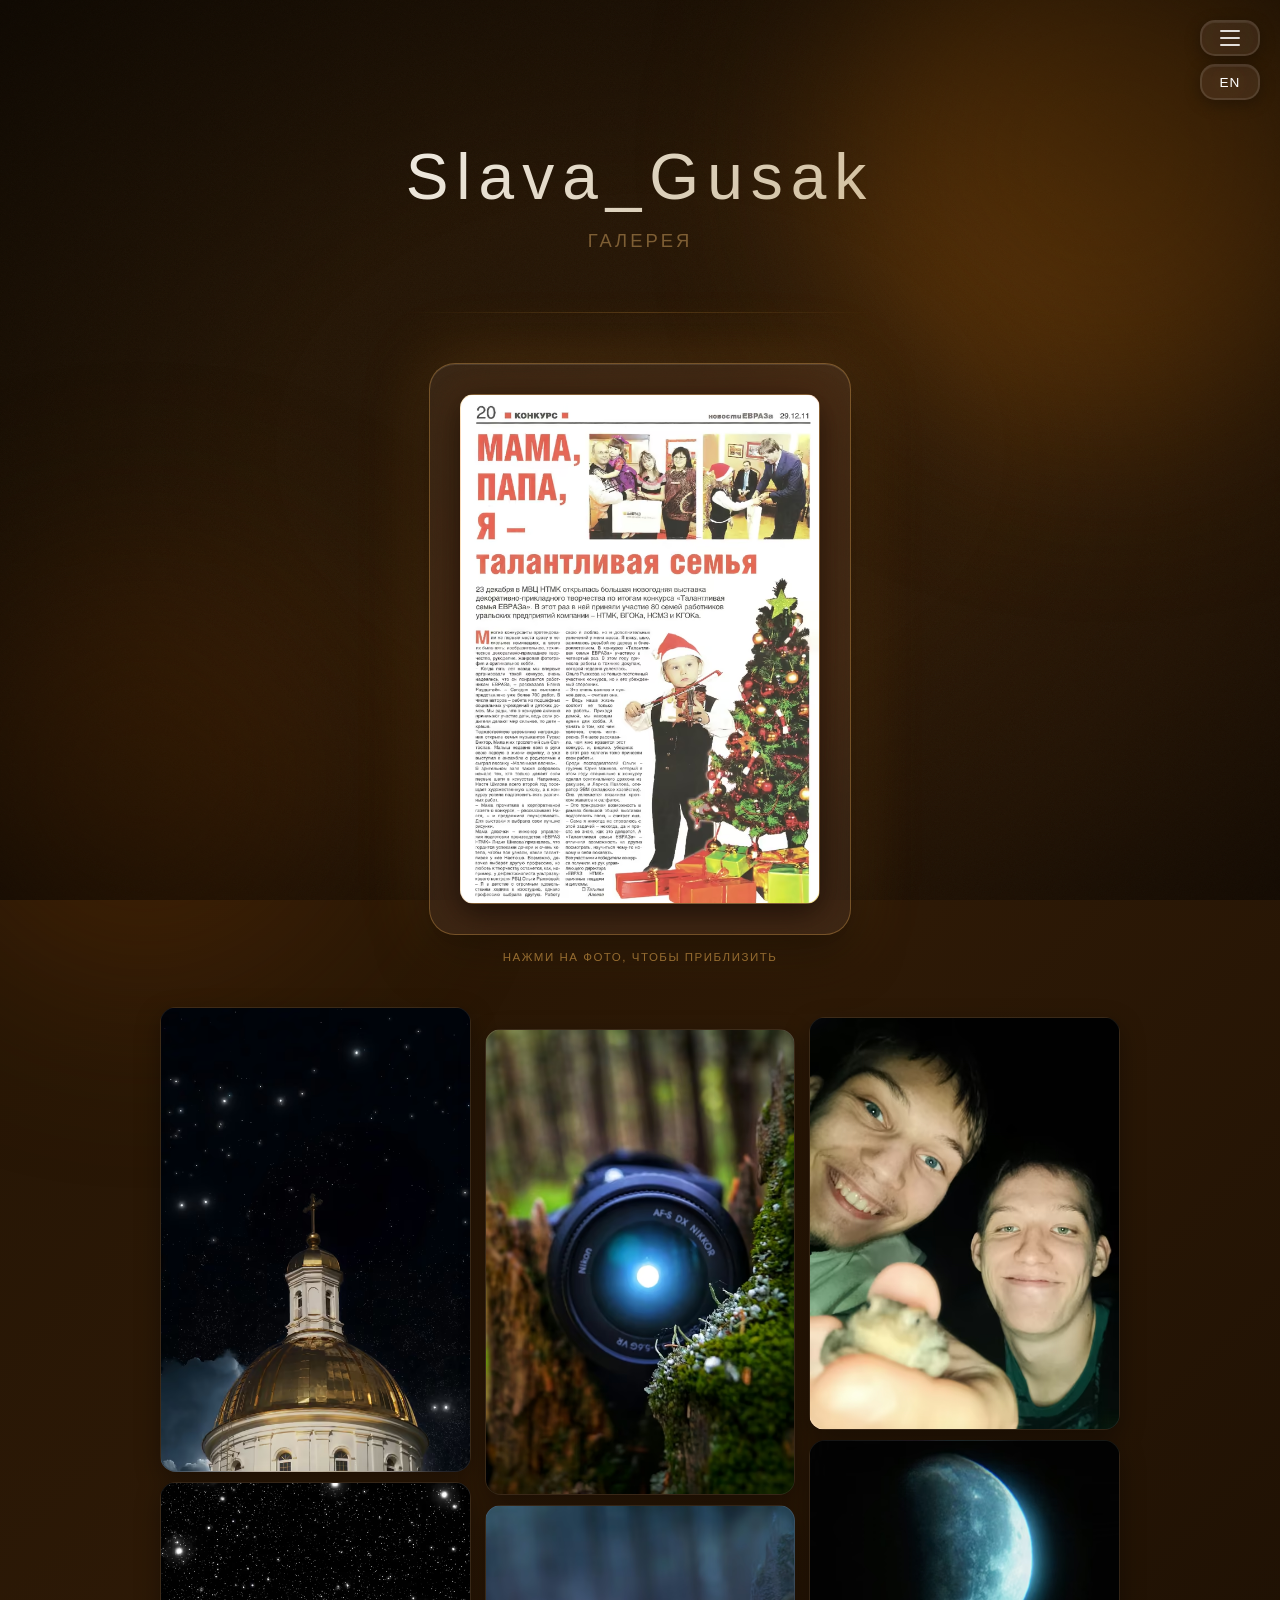
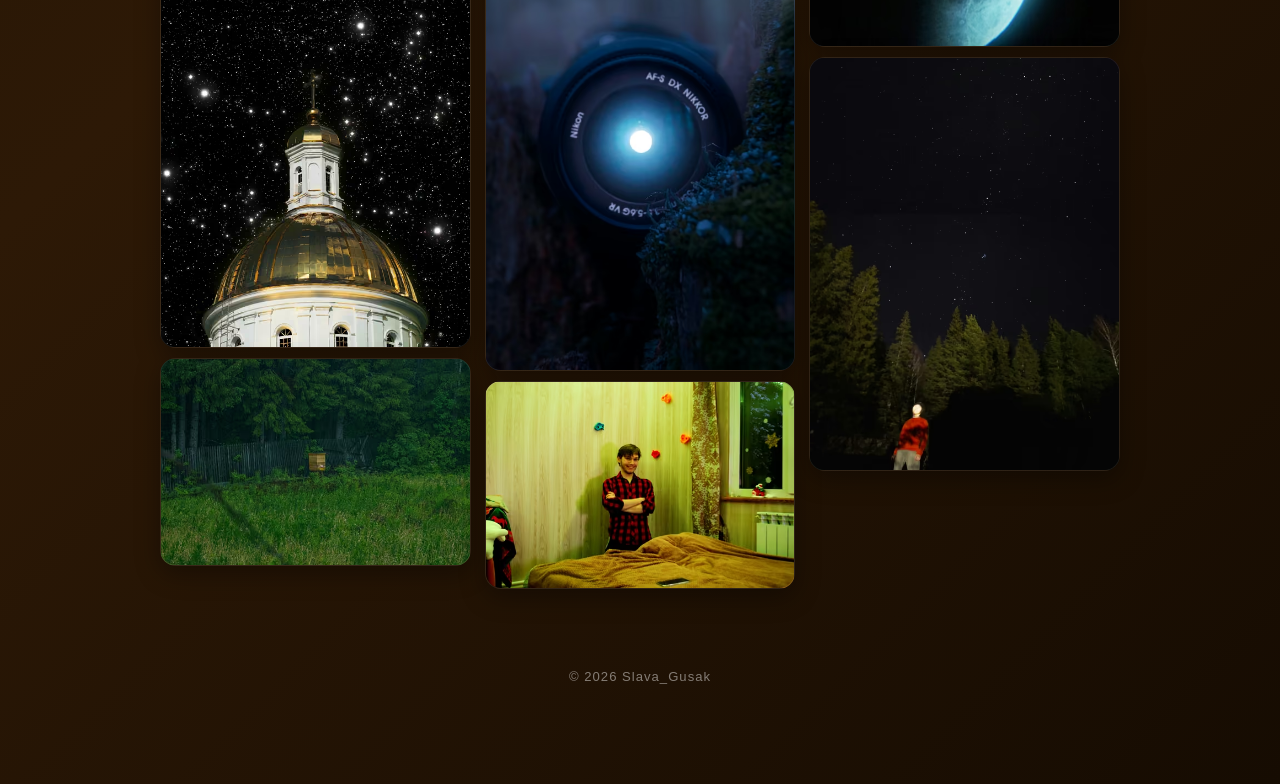
==== commit 3f64ffb8: "Галерея: истории к фото и новое фото «Гирляндочка» Длинные истории теперь читаются целиком: на телеф" ====
--- a/gallery/index.html
+++ b/gallery/index.html
@@ -4,12 +4,12 @@
 <meta charset="UTF-8">
 <meta name="viewport" content="width=device-width, initial-scale=1.0">
 <title>Slava_Gusak — Галерея</title>
-<link rel="icon" href="/favicon.ico?v=2" sizes="any">
-<link rel="icon" href="/favicon.svg?v=2" type="image/svg+xml">
-<link rel="apple-touch-icon" href="/apple-touch-icon.png?v=2">
+<link rel="icon" href="/gallery/favicon.ico?v=3" sizes="any">
+<link rel="icon" href="/gallery/favicon.svg?v=3" type="image/svg+xml">
+<link rel="apple-touch-icon" href="/gallery/apple-touch-icon.png?v=3">
 <link rel="preload" as="image" href="img/thumb/paper_29.12.2011.avif" type="image/avif" fetchpriority="high">
 <style>
-html { overscroll-behavior:none; }
+html { overscroll-behavior:none; scrollbar-color:rgba(255,190,90,0.4) transparent; }
 * { margin:0; padding:0; box-sizing:border-box; }
 body {
 font-family:'Segoe UI',Tahoma,Geneva,Verdana,sans-serif;
@@ -333,7 +333,9 @@
 .lightbox-overlay.fs-mode .lightbox-nav,
 .lightbox-overlay.fs-mode .lightbox-close { opacity:0; pointer-events:none; }
 .lightbox-info {
-position:fixed; left:0; right:0; bottom:0; width:100%; top:0;
+position:fixed; left:0; right:0; width:100%;
+/* панель с transform — точка отсчёта для fixed, поэтому высоту задаём от экрана, а не от фото: у горизонтальных фото панель сама невысокая. 160px оставляют видимыми кнопки сверху и снизу */
+top:50%; bottom:auto; height:calc(100vh - 160px); height:calc(100dvh - 160px); transform:translateY(-50%);
 overflow:hidden; display:flex; flex-direction:row; align-items:center; justify-content:flex-end;
 border:none; border-radius:0; padding:14px;
 background:transparent;
@@ -351,9 +353,10 @@
 transform:translateX(calc(100% + 14px));
 transition:transform 0.4s cubic-bezier(0.4,0,0.2,1), height 0.42s cubic-bezier(0.4,0,0.2,1);
 pointer-events:auto;
-display:flex; flex-direction:column; justify-content:center;
+display:flex; flex-direction:column; justify-content:flex-start;
 }
 .lightbox-info-sheet .lightbox-info-inner {
+margin-block:auto; /* короткий текст по центру, длинный прокручивается с первой строки */
 transition:filter 0.15s ease;
 }
 .lightbox-info-sheet.resizing .lightbox-info-inner {
@@ -366,7 +369,11 @@
 .lightbox-prev { left:14px; } .lightbox-next { right:14px; }
 .lightbox-close { top:calc(14px + env(safe-area-inset-top)); right:14px; z-index:203; }
 }
-@media (min-width:769px) { .lightbox-mobile-btn { display:none; } }
+@media (min-width:769px) {
+.lightbox-mobile-btn { display:none; }
+.lightbox-info { justify-content:flex-start; overflow-y:auto; min-height:0; contain:size; } /* размер панели задаёт только фото, иначе длинная история даёт полосы над и под горизонтальным фото; текст прокручивается */
+.lightbox-info-sheet { margin-block:auto; }
+}
 .lb-read-btn {
 position:absolute; bottom:14px; right:14px; z-index:7;
 width:44px; height:40px; padding:0; border-radius:14px; cursor:pointer;
@@ -675,15 +682,16 @@
 author: 'Tatyana Aleeva'
 };
 const photos = [
-{ file:'28.09.2025', w:1804, h:2400, ru:'28 августа 2025', en:'August 28, 2025', storyRu:'', storyEn:'', ph:'UklGRjQBAABXRUJQVlA4ICgBAADwCgCdASowAEAAPpFAlEmlpKIhPVuYALASCUAXMfmI5gbgBcuQvjojDYTIfrokJO0nQNBLLo9uS22rQGPDe5L5ZNbva2w4zbIX14V/yj3Ouks4FN1aIXbod98r16eT4QAA/vvbmM9UTERcI72UU695TWbKYwXaxdaWoNDIa94b6ntBBtpx5XcXhKrQ3OZoDW9hRJC0XG0hQWvsM8jtyOnvCdFtIq0RKyhiD1smCAixPMLT/s+Ta6oM6k5ZGMarOJoN4tyFOdYiDPQIlU4B+xfJCRyPy0aHAmfVZzhNJalVP5kzLt6/TFixdlC/oCgALXZ15OBmM/5XlLjmREAd6q7lQKH89xdrjZkqNIa1afh+t36d8/0UNMl2emJJ1HsY1v+Bmp2aGAAAAA==' },
-{ file:'8.09.2025', w:2400, h:1598, ru:'8 сентября 2025', en:'September 8, 2025', storyRu:'', storyEn:'', ph:'UklGRoAAAABXRUJQVlA4IHQAAABQBQCdASowACAAPp06l0mloyIhOrzIALATiUAZruuQuhynAX57s7ZNsJEmNkr1zuUrqAAA/vrhrW0u6N+hMV5p9GiJjMz/iCz0jNL4ZQjkDdI6WmE/vpsXWRfwfXPIjwvq2AzsH2x+bidQwmoC/eefAx0gAA==' },
-{ file:'1_5.06.2025', w:1438, h:2160, ru:'5 июня 2025', en:'June 5, 2025', storyRu:'', storyEn:'', ph:'UklGRsAAAABXRUJQVlA4ILQAAABQCACdASowAEgAPrVMnkmnJKKiMR34AOAWiWcAycRH4FyX57PaS/2TKpQ4pEZT76evUqj4WqmfI9UlpwIb1+X2+HpXmLyNlY7iJOAA/vfJW1J+wiX4gLlGnPXgW8E3we4KODxNpSLkVqV8P8DrlM5NBGOxXgNvgkglR0UXU6UlkVKMtXIX7AMfK42UJb4pPfP/qCZ/XHzYalZB65bIH8QyDycWbt0C/BfuK8vfFPHNXv5AAAA=' },
+{ file:'28.09.2025', w:1804, h:2400, ru:'28 августа 2025', en:'August 28, 2025', storyRu:'Просто я, Ванька и лягушка Артём', storyEn:'Just me, Vanya and Artyom the frog', ph:'UklGRjQBAABXRUJQVlA4ICgBAADwCgCdASowAEAAPpFAlEmlpKIhPVuYALASCUAXMfmI5gbgBcuQvjojDYTIfrokJO0nQNBLLo9uS22rQGPDe5L5ZNbva2w4zbIX14V/yj3Ouks4FN1aIXbod98r16eT4QAA/vvbmM9UTERcI72UU695TWbKYwXaxdaWoNDIa94b6ntBBtpx5XcXhKrQ3OZoDW9hRJC0XG0hQWvsM8jtyOnvCdFtIq0RKyhiD1smCAixPMLT/s+Ta6oM6k5ZGMarOJoN4tyFOdYiDPQIlU4B+xfJCRyPy0aHAmfVZzhNJalVP5kzLt6/TFixdlC/oCgALXZ15OBmM/5XlLjmREAd6q7lQKH89xdrjZkqNIa1afh+t36d8/0UNMl2emJJ1HsY1v+Bmp2aGAAAAA==' },
+{ file:'8.09.2025', w:2400, h:1598, ru:'8 сентября 2025', en:'September 8, 2025', storyRu:'Фото луны, сделанное через глазок телескопа. Обожаю космос', storyEn:'A photo of the moon, taken through a telescope eyepiece. I love space', ph:'UklGRoAAAABXRUJQVlA4IHQAAABQBQCdASowACAAPp06l0mloyIhOrzIALATiUAZruuQuhynAX57s7ZNsJEmNkr1zuUrqAAA/vrhrW0u6N+hMV5p9GiJjMz/iCz0jNL4ZQjkDdI6WmE/vpsXWRfwfXPIjwvq2AzsH2x+bidQwmoC/eefAx0gAA==' },
+{ file:'1_5.06.2025', w:1438, h:2160, ru:'5 июня 2025', en:'June 5, 2025', storyRu:'Черноисточинский храм. Значит так... Фотография, сделанная в безоблачный день на идеально чистом небе, натолкнула меня на мысль, что можно опробовать замену неба в фотошопе. В итоге инструмент идеально сработал (вроде) и получилось заменить небо. Фотография имеет 2 различных варианта, это первый.', storyEn:'The Chernoistochinsk church. So here\'s the thing... A shot taken on a cloudless day, with a perfectly clear sky, gave me the idea to try out sky replacement in Photoshop. In the end the tool worked perfectly (I think) and the sky got replaced. The photo comes in 2 different versions, this is the first one.', ph:'UklGRsAAAABXRUJQVlA4ILQAAABQCACdASowAEgAPrVMnkmnJKKiMR34AOAWiWcAycRH4FyX57PaS/2TKpQ4pEZT76evUqj4WqmfI9UlpwIb1+X2+HpXmLyNlY7iJOAA/vfJW1J+wiX4gLlGnPXgW8E3we4KODxNpSLkVqV8P8DrlM5NBGOxXgNvgkglR0UXU6UlkVKMtXIX7AMfK42UJb4pPfP/qCZ/XHzYalZB65bIH8QyDycWbt0C/BfuK8vfFPHNXv5AAAA=' },
 { file:'paper_29.12.2011', w:1809, h:2560, ru:'Газета, 29 декабря 2011', en:'Newspaper, December 29, 2011', storyRu:'', storyEn:'', transcript: { ru: PAPER_TEXT, en: PAPER_TEXT_EN }, ph:'UklGRjABAABXRUJQVlA4ICQBAACQCwCdASowAEQAPqlImEmmJKImt3RqANAVCWMAyBgPUSGPpAKXhyQts+SuEjaqCW4mbBmcWnRJncn7prYMj/4qBvrr98gnT9m0D59UeQ/z9Puv55TZnY36xrJL6+F2+jgkOautIAD++Bgt+JBXi3d9jJSGOxqsvqCN/pwJB7Du6IxET4SARol1v3h78vzvbMrYXGqI/AlG43f7+rlZTYktEp1XZiS4aoUxa/BUsl7bXCXPhd90mrp+jPhs1tvWDuJ0VKNRFZTVyckQcIzckaYeMyH157nu3gfGYAWakTDRspa5ySWAI+x7jZS7E440ZXlg6oDJvO8S00oTjZBxXfKut5zbKp/f1IIBli7+kKm9hEnJOAYp8uI4cW0oFcNFrnTGAAAA' },
-{ file:'25.05.2021', w:1064, h:1600, ru:'25 мая 2021', en:'May 25, 2021', storyRu:'', storyEn:'', ph:'UklGRjABAABXRUJQVlA4ICQBAADwCgCdASowAEgAPq1KmUmmJKIhMzjsAMAViUAXZnjIJqJIra69H6Q+RyBB6FGNmWX2lmG6jCU/sNUF10orcoVd5astOg5ERe1qcSRFibjw11FKZwJNtUdSeGeZV3wIwAgA/u7d4V5HZ+WZ6RyoW3VSbhvHir6x6uGVAUlXN1xkMr14+08vJ8CsJU/NQaYFZ0TO44y+/dCJZonOMCeHu5m3bI0i3aX97/bvitSEt00jWAKvsADhfobfPXFOEO5j2FRIXaj/ZK2bcBNl9hwKsgzz0stxes0dU7hJGpD5ZIyd95vjEeVzPRqlGReQG7vG7ehhxHkKlPQz8vBJySLEp4kYCP1xJoit/durt/HLRhX2NseM7G8cS4Ci8UEVgXaIOHLcAAAA' },
-{ file:'27.10.2025', w:1800, h:2400, ru:'27 октября 2025', en:'October 27, 2025', storyRu:'', storyEn:'', ph:'UklGRoQAAABXRUJQVlA4IHgAAAAQBQCdASowAEAAPrVSoU0nJKqiqBVbiVAWiWcA0jQdQIBZAPK3EHdGl6XPy+OVSgAAAP72PEr2PvVqBzQO16VsaSxy/MbAfo9f7gGOxxIXFpcb60RLCs6bgXyFx1dWINITbFM/n0qf7YPXDBa/5aNRogUspQpAAAA=' },
-{ file:'29.07.2025', w:1598, h:2400, ru:'29 июля 2025', en:'July 29, 2025', storyRu:'', storyEn:'', ph:'UklGRtwAAABXRUJQVlA4INAAAACwCACdASowAEgAPrVWoUspJScqKrZrMUAWiWUAvcg1i14NVtW1pojRWNxzQseiy04sPjIAFixLd+V70tLOKvjkXnb5zyzmJgkSfjWjlgAA/u6F3cIgo9qgZG8VCqhZD/vqZdsWp7ZEAcnmjeq7hOFVznH8ic7xb2ghXJYslH0q8AgEqFMueNtynlmg346JTp29wg+ATVbD1qpWbPoDqNoCqWdcsAJj+jfThWRgtz3qxi5CCDMZCdO58uIv7HwsQkMKewvsb7Dpcg7S+GKtwAAA' },
-{ file:'2_5.06.2025', w:1438, h:2160, ru:'Сейм', en:'Seim', storyRu:'', storyEn:'', ph:'UklGRtgAAABXRUJQVlA4IMwAAADwCACdASowAEgAPrVQnkqnJSKhsRYIAOAWiWcACG+mrOGsEWmz7/R2YnEpilPnfP+/tT5io6n1Uv1R7R0CIPKGMjF0G8F7QGDvy0c4AV770AD+9qMjEa7hREyr5PL3Ok2I+VmUw3DBxmwycOvbXSGM/FyZnjkTX6tQ0YddyBZG39B0Qb2scaTcByOxCVQ8Givg/Bq6vr63v7dJuXLsNWPX8jd2PVld2gp4Fcv+7D5oO63B78xkzZ2ZwEF4uFksdaUXNXmAuf/y9VwAAAA=' },
-{ file:'19.06.2024', w:2160, h:1438, ru:'19 июня 2024', en:'June 19, 2024', storyRu:'', storyEn:'', ph:'UklGRmoAAABXRUJQVlA4IF4AAACwAwCdASowACAAPrVIn0mnJCKosBqqqRAWiWMAuwAgTWzekmv3mAD+8fDpxw0cnW5uJOvZmLo71tMJ6H5omDbYiYjDFWVkj/MXtZCcOGUKf69W+CBJ+Uiwfg14wAAA' },
+{ file:'25.05.2021', w:1064, h:1600, ru:'25 мая 2021', en:'May 25, 2021', storyRu:'Моя самая любимая и самая удачная фотография из всех. Рассказываю, как оно произошло... Взяв два зеркальных фотоаппарата, я вышел в лесочек, хотел пофоткать старый фотоаппарат Nikon, у которого даже глазок через зеркало работает. Хожу, значит, по лесу, вижу пенёк, думаю: какой красивый пенёчек, а посередине пня пустое пространство. Ну и тут я без раздумий положил фотик объективом в этот промежуток и, о чудо, этот пень будто ради этого фотика и был создан! Смотрю, значит, на фотик, и тут мне приходит ещё идея. Достав телефон из кармана и включив фонарь, я обошёл пенёк и приставил телефон фонариком к глазку. Приложился он снова идеально, но я не был уверен, что идея сработает, однако, вернувшись на место, я увидел, что да, оно работает!!! Скажем так, я пытался повторить эту фотку, но уже в других условиях, однако вышло не очень.', storyEn:'My absolute favourite and most successful photo of them all. Here\'s how it happened... I took two DSLRs and headed into the woods, wanting to shoot an old Nikon, the kind whose viewfinder actually works through the mirror. So I\'m walking around the forest, I see a stump, I think what a pretty little stump, and there\'s an empty space in the middle of it. Without a second thought I put the camera lens-first into that gap and, lo and behold, it was as if that stump had been made for this camera! So I\'m looking at the camera and another idea hits me. I took my phone out of my pocket, turned on the flashlight, walked around the stump and held the phone\'s flashlight up to the viewfinder. Once again it fit perfectly, but I wasn\'t sure the idea would work. Then I came back around and saw that yes, it works!!! Let\'s just say I tried to repeat this shot in different conditions, and it didn\'t turn out so well.', ph:'UklGRjABAABXRUJQVlA4ICQBAADwCgCdASowAEgAPq1KmUmmJKIhMzjsAMAViUAXZnjIJqJIra69H6Q+RyBB6FGNmWX2lmG6jCU/sNUF10orcoVd5astOg5ERe1qcSRFibjw11FKZwJNtUdSeGeZV3wIwAgA/u7d4V5HZ+WZ6RyoW3VSbhvHir6x6uGVAUlXN1xkMr14+08vJ8CsJU/NQaYFZ0TO44y+/dCJZonOMCeHu5m3bI0i3aX97/bvitSEt00jWAKvsADhfobfPXFOEO5j2FRIXaj/ZK2bcBNl9hwKsgzz0stxes0dU7hJGpD5ZIyd95vjEeVzPRqlGReQG7vG7ehhxHkKlPQz8vBJySLEp4kYCP1xJoit/durt/HLRhX2NseM7G8cS4Ci8UEVgXaIOHLcAAAA' },
+{ file:'27.10.2025', w:1800, h:2400, ru:'27 октября 2025', en:'October 27, 2025', storyRu:'Представьте, что вы ночью лежите в кровати, окна плотно закрыты шторами, отчего свет не может пройти сквозь них даже днём. Вы не спите и решаете посмотреть в тёмное небо. Обычно там ничего нет, пара звёзд и красный еле видный огонёк от пролетающего спутника. Вы отодвигаете штору, и ваши глаза наполняются светом звёзд. Это было вау, и, несмотря на ночь, я вскочил, схватил телефон, штатив и выбежал на улицу. Фотография, что вы видите, склеена как минимум из 3-х разных снимков, достаточно криво подогнанных друг под друга... Однако фотка вышла суперская)', storyEn:'Imagine you\'re lying in bed at night, the windows tightly covered by curtains that don\'t let light through even in daytime. You can\'t sleep and decide to look at the dark sky. Usually there\'s nothing there, a couple of stars and the faint red light of a passing satellite. You pull the curtain aside and your eyes fill with starlight. It was wow, and even though it was the middle of the night I jumped up, grabbed my phone and a tripod and ran outside. The photo you see is stitched together from at least 3 different shots, fitted to each other rather crookedly... But it came out awesome anyway)', ph:'UklGRoQAAABXRUJQVlA4IHgAAAAQBQCdASowAEAAPrVSoU0nJKqiqBVbiVAWiWcA0jQdQIBZAPK3EHdGl6XPy+OVSgAAAP72PEr2PvVqBzQO16VsaSxy/MbAfo9f7gGOxxIXFpcb60RLCs6bgXyFx1dWINITbFM/n0qf7YPXDBa/5aNRogUspQpAAAA=' },
+{ file:'29.07.2025', w:1598, h:2400, ru:'29 июля 2025', en:'July 29, 2025', storyRu:'Это не переснятая фотография, а та же самая, лишь обработанная спустя 4 года с новыми фишками фотошопа «без ИИ».', storyEn:'This isn\'t a reshoot, it\'s the very same photo, just edited 4 years later with Photoshop\'s new tricks, “no AI”.', ph:'UklGRtwAAABXRUJQVlA4INAAAACwCACdASowAEgAPrVWoUspJScqKrZrMUAWiWUAvcg1i14NVtW1pojRWNxzQseiy04sPjIAFixLd+V70tLOKvjkXnb5zyzmJgkSfjWjlgAA/u6F3cIgo9qgZG8VCqhZD/vqZdsWp7ZEAcnmjeq7hOFVznH8ic7xb2ghXJYslH0q8AgEqFMueNtynlmg346JTp29wg+ATVbD1qpWbPoDqNoCqWdcsAJj+jfThWRgtz3qxi5CCDMZCdO58uIv7HwsQkMKewvsb7Dpcg7S+GKtwAAA' },
+{ file:'2_5.06.2025', w:1438, h:2160, ru:'Сейм', en:'Seim', storyRu:'Второй вариант фотографии. Ничего интересного, но тоже выглядит неплохо.', storyEn:'The second version of the photo. Nothing special, but it looks pretty good too.', ph:'UklGRtgAAABXRUJQVlA4IMwAAADwCACdASowAEgAPrVQnkqnJSKhsRYIAOAWiWcACG+mrOGsEWmz7/R2YnEpilPnfP+/tT5io6n1Uv1R7R0CIPKGMjF0G8F7QGDvy0c4AV770AD+9qMjEa7hREyr5PL3Ok2I+VmUw3DBxmwycOvbXSGM/FyZnjkTX6tQ0YddyBZG39B0Qb2scaTcByOxCVQ8Givg/Bq6vr63v7dJuXLsNWPX8jd2PVld2gp4Fcv+7D5oO63B78xkzZ2ZwEF4uFksdaUXNXmAuf/y9VwAAAA=' },
+{ file:'19.06.2024', w:2160, h:1438, ru:'19 июня 2024', en:'June 19, 2024', storyRu:'Пчулий. Фотка, сделанная в дождь, однако видимые капли пришлось добавить отдельно)', storyEn:'A beehive. Shot in the rain, though the visible drops had to be added separately)', ph:'UklGRmoAAABXRUJQVlA4IF4AAACwAwCdASowACAAPrVIn0mnJCKosBqqqRAWiWMAuwAgTWzekmv3mAD+8fDpxw0cnW5uJOvZmLo71tMJ6H5omDbYiYjDFWVkj/MXtZCcOGUKf69W+CBJ+Uiwfg14wAAA' },
+{ file:'dsc_9135', w:2400, h:1607, ru:'Гирляндочка', en:'Little garland', storyRu:'Понятия не имею, когда я её сделал, но точно знаю, что зимой. В чём тут, собственно, прикол? Видите зелёное освещение? Это что-то типа RGB-гирлянды, наклеенной под потолок. Но почему так светло? А вы видите за окном ёлку, покрытую снегом? А на улице ночь так-то. В общем, включив у гирлянды зелёный цвет и поставив старый фотик Nikon на штатив, я начал делать фотки. Сделал первое фото, второе. Поправил фокусировку, причёску и немного изменил позу. Сделал ещё пару фоток и вуаля. Красотища', storyEn:'No idea when I took this one, but I know for sure it was winter. So what\'s the catch here? See the green lighting? It comes from something like an RGB light strip stuck up under the ceiling. But why is it so bright? And do you see the snow-covered fir tree outside the window? It\'s night out there, by the way. Anyway, I switched the lights to green, put the old Nikon on a tripod and started shooting. Took the first photo, then a second. Adjusted the focus, my hair and my pose a little. Took a couple more and voilà. Gorgeous', ph:'UklGRg4BAABXRUJQVlA4IAIBAABwBgCdASowACAAPyVytVOuJqUitVv8AcAkiWwAnTOOzKfKvOI5GEsIYk1oN2t0jv5bndVybi/WEKgysAAA/uEjSV8yJ/4D7I+IIr1EJS1KcwZHLrLpWl9ZEOaWlVHhiwnIjKnBM93wCm/CDJ3GQ2Hrqoi1mgY9nSBH85OWyvUKzNe1lxVYEAJWqlFamDX41yH2UncbsgFj93I1NFWL9Z0117qLxUNpAR1a9F9HyC2d+ey43L7sEDgkRNmeZs//jvVzLVDdHNO0sK4hgovt0EBUSG3LsN9wIF8VdoosmLuL3MFSXNZ3TfFyHeXrSEgEjKgutddzkTyZKaFSkX95GEqgAAA=' },
 ];
 photos.forEach(p => {
 p.thumb = `img/thumb/${p.file}.avif`;
@@ -716,7 +724,7 @@
 const FEATURED_INDEX = 3; // газета, paper_29.12.2011
 const waveColumns = [
 [2, 7, 8], // купол цветной + купол/"Сейм" + лес (перенесён для баланса высоты колонок)
-[4, 6], // объектив в лесу (день) + объектив в лесу (ночь) — одна тема
+[4, 6, 9], // объектив в лесу (день) + объектив в лесу (ночь) + гирляндочка
 [0, 1, 5], // дуэт с жабой, луна, человек под звёздами
 ];
 function buildRowMajorOrder(columns) {
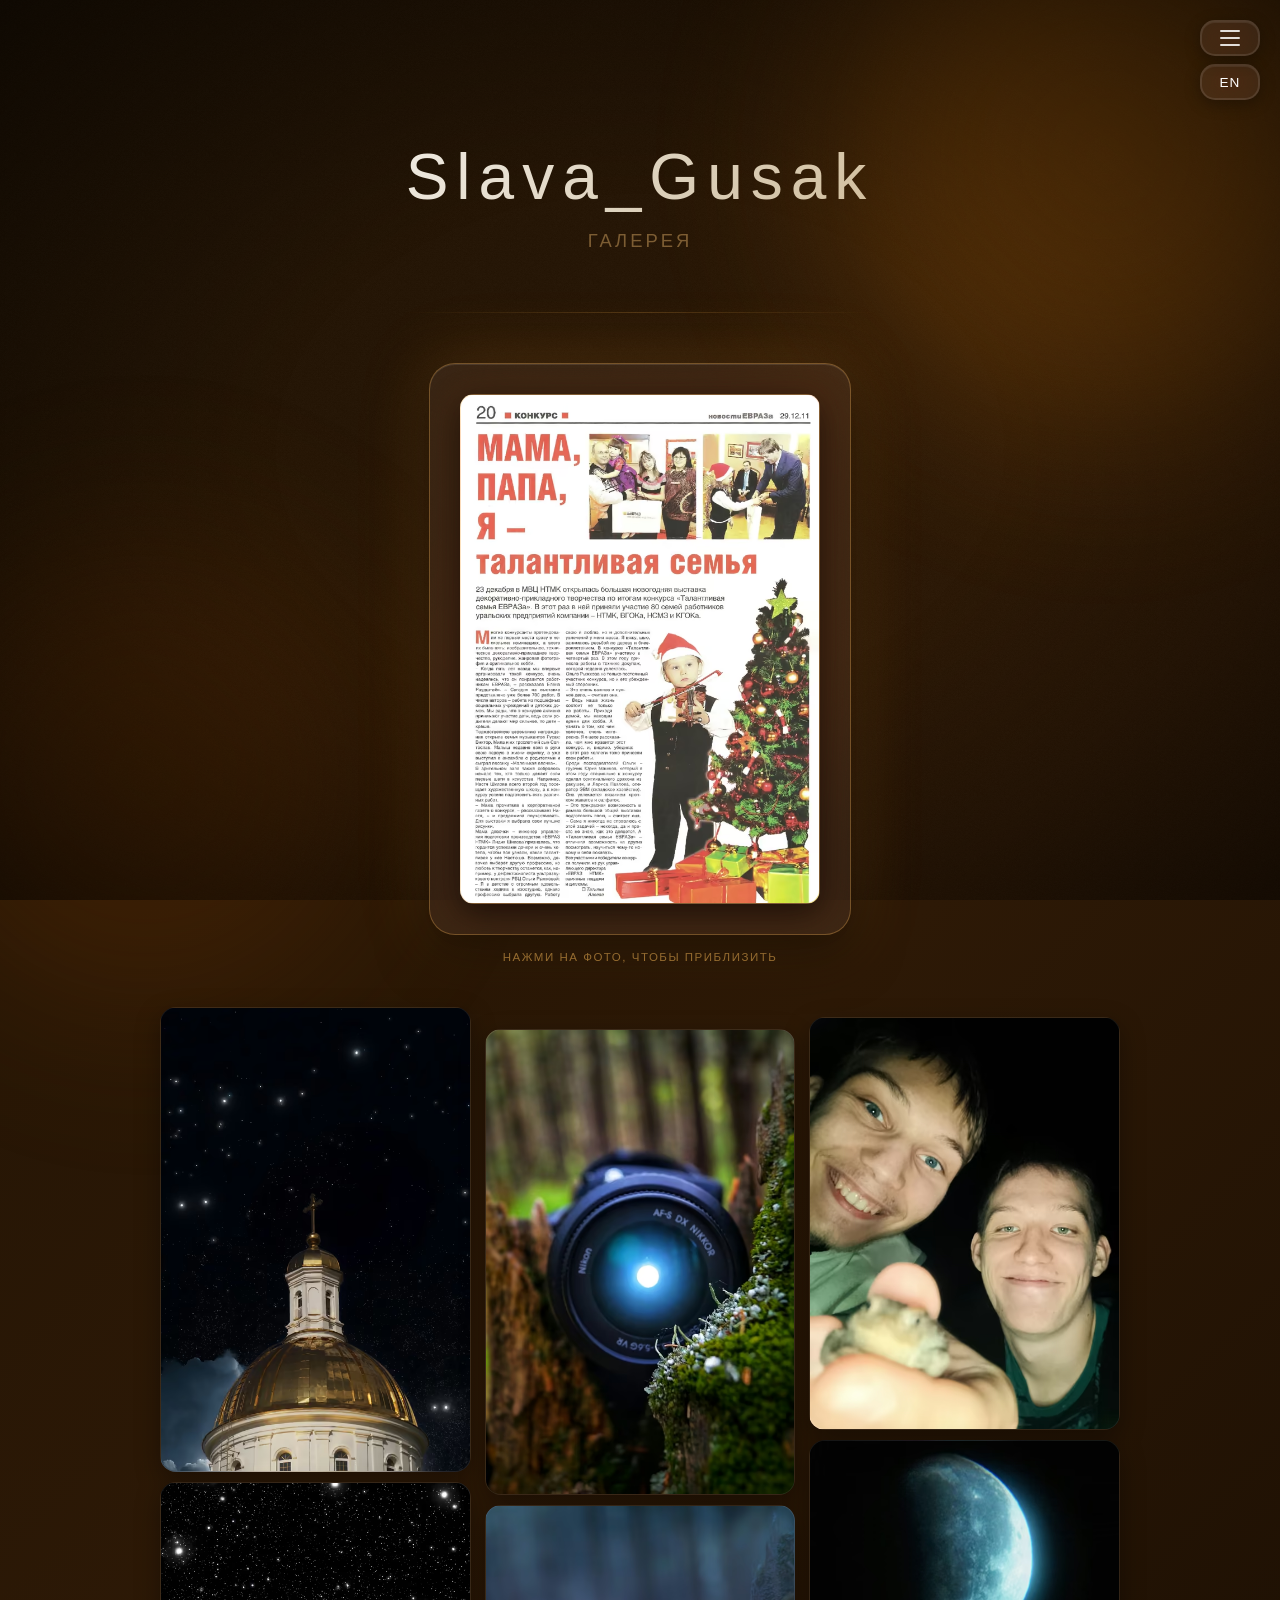
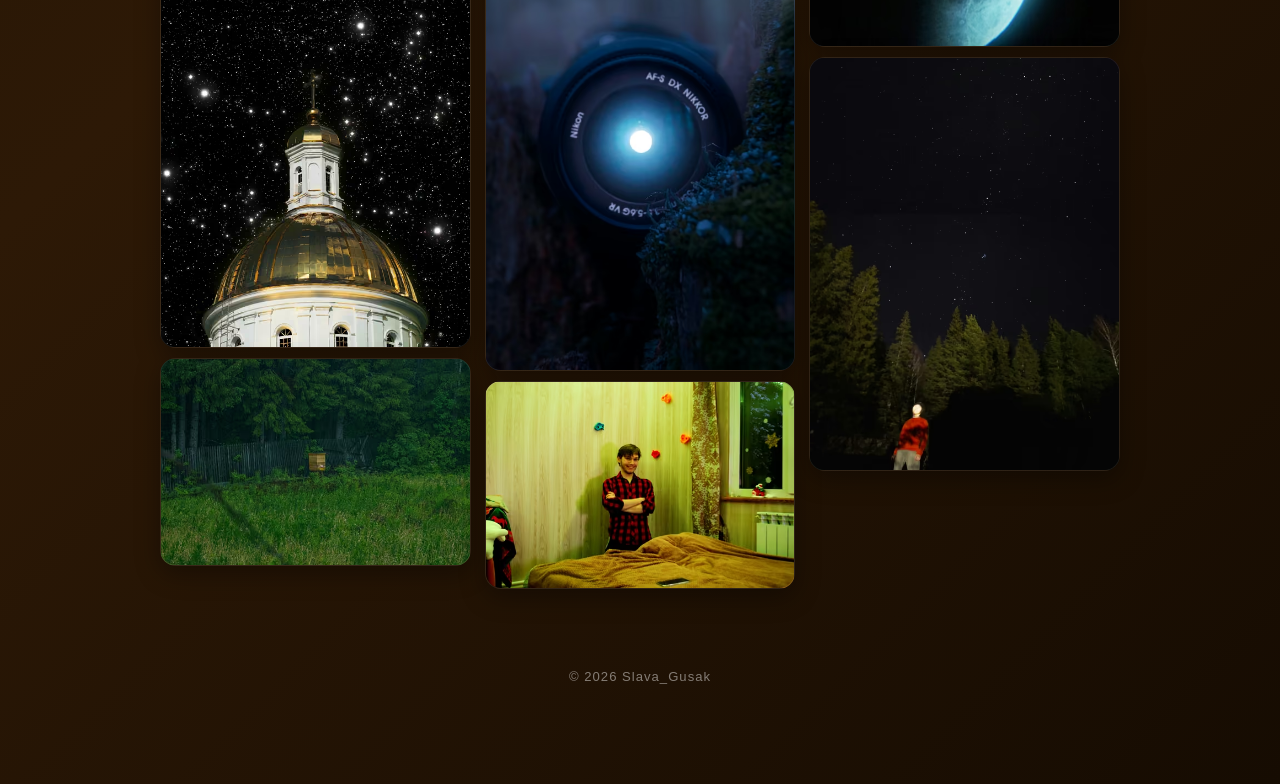
==== commit f93279b0: "Оптимизация: общие common.css/js, лёгкие шары, шум и стекло - Шары рисуются маской вместо filter: bl" ====
--- a/gallery/index.html
+++ b/gallery/index.html
@@ -8,71 +8,53 @@
 <link rel="icon" href="/gallery/favicon.svg?v=3" type="image/svg+xml">
 <link rel="apple-touch-icon" href="/gallery/apple-touch-icon.png?v=3">
 <link rel="preload" as="image" href="img/thumb/paper_29.12.2011.avif" type="image/avif" fetchpriority="high">
+<link rel="stylesheet" href="../common.css">
 <style>
 html { overscroll-behavior:none; scrollbar-color:rgba(255,190,90,0.4) transparent; }
-* { margin:0; padding:0; box-sizing:border-box; }
 body {
 font-family:'Segoe UI',Tahoma,Geneva,Verdana,sans-serif;
 color:#e0e0e0; min-height:100vh; overflow-x:hidden;
 position:relative; overscroll-behavior:none;
 background:#1a1006;
 }
-body::before {
-content:''; position:fixed; inset:0; z-index:0;
-background-image:url("data:image/svg+xml,%3Csvg viewBox='0 0 512 512' xmlns='http://www.w3.org/2000/svg'%3E%3Cfilter id='n'%3E%3CfeTurbulence type='fractalNoise' baseFrequency='0.75' numOctaves='4' stitchTiles='stitch'/%3E%3C/filter%3E%3Crect width='100%25' height='100%25' filter='url(%23n)' opacity='1'/%3E%3C/svg%3E");
-background-size:200px 200px; opacity:0.04; pointer-events:none;
-}
 body::after {
 content:''; position:fixed; inset:0; z-index:0;
 background:radial-gradient(ellipse at center,transparent 40%,rgba(0,0,0,0.5) 100%);
 pointer-events:none;
 }
-.glow-orb { position:fixed; border-radius:50%; filter:blur(90px); opacity:0; pointer-events:none; z-index:0; }
 .glow-orb-1 { width:clamp(260px,55vw,550px); height:clamp(260px,55vw,550px); top:-120px; right:-100px; }
 .glow-orb-2 { width:clamp(210px,45vw,450px); height:clamp(210px,45vw,450px); bottom:-100px; left:-80px; }
-@media (max-width:768px) { .glow-orb { filter:blur(90px) brightness(0.5); } }
+
 .container { max-width:1000px; margin:0 auto; padding:40px 20px; position:relative; z-index:1; }
 .lang-btn {
 position:fixed; top:64px; right:20px; z-index:100;
-backdrop-filter:blur(40px) saturate(200%); -webkit-backdrop-filter:blur(40px) saturate(200%);
+backdrop-filter:blur(16px) saturate(180%); -webkit-backdrop-filter:blur(16px) saturate(180%);
 background:rgba(255,255,255,0.07); border:2px solid rgba(255,255,255,0.1);
 color:#fff; width:60px; height:36px; padding:0; border-radius:15px; cursor:pointer;
 font-size:0.85em; font-weight:300; letter-spacing:1px;
-transition:all 0.3s cubic-bezier(0.4,0,0.2,1); text-transform:uppercase;
+transition:transform 0.3s cubic-bezier(0.4,0,0.2,1),opacity 0.3s cubic-bezier(0.4,0,0.2,1),background-color 0.3s cubic-bezier(0.4,0,0.2,1),border-color 0.3s cubic-bezier(0.4,0,0.2,1),box-shadow 0.3s cubic-bezier(0.4,0,0.2,1); text-transform:uppercase;
 box-shadow:0 4px 16px rgba(0,0,0,0.3),inset 0 1px 0 rgba(255,255,255,0.07);
 }
 .lang-btn:hover { border-color:rgba(255,255,255,0.2); transform:scale(1.05); background:rgba(255,255,255,0.12); }
 .menu-btn {
 position:fixed; top:20px; right:20px; z-index:100;
-backdrop-filter:blur(40px) saturate(200%); -webkit-backdrop-filter:blur(40px) saturate(200%);
+backdrop-filter:blur(16px) saturate(180%); -webkit-backdrop-filter:blur(16px) saturate(180%);
 background:rgba(255,255,255,0.07); border:2px solid rgba(255,255,255,0.1);
 width:60px; height:36px; padding:0; border-radius:15px; cursor:pointer;
 display:flex; flex-direction:column; justify-content:center; align-items:center; gap:5px;
-transition:all 0.3s cubic-bezier(0.4,0,0.2,1);
+transition:transform 0.3s cubic-bezier(0.4,0,0.2,1),opacity 0.3s cubic-bezier(0.4,0,0.2,1),background-color 0.3s cubic-bezier(0.4,0,0.2,1),border-color 0.3s cubic-bezier(0.4,0,0.2,1),box-shadow 0.3s cubic-bezier(0.4,0,0.2,1);
 box-shadow:0 4px 16px rgba(0,0,0,0.3),inset 0 1px 0 rgba(255,255,255,0.07);
 }
-.menu-btn:hover { border-color:rgba(255,255,255,0.2); background:rgba(255,255,255,0.12); transform:scale(1.05); }
-.menu-btn span { width:20px; height:2px; background:#fff; border-radius:2px; transition:all 0.3s cubic-bezier(0.4,0,0.2,1); opacity:0.85; }
+.menu-btn span { width:20px; height:2px; background:#fff; border-radius:2px; transition:transform 0.3s cubic-bezier(0.4,0,0.2,1),opacity 0.3s cubic-bezier(0.4,0,0.2,1),background-color 0.3s cubic-bezier(0.4,0,0.2,1),border-color 0.3s cubic-bezier(0.4,0,0.2,1),box-shadow 0.3s cubic-bezier(0.4,0,0.2,1); opacity:0.85; }
 .menu-btn.open span:nth-child(1){transform:translateY(7px) rotate(45deg)}
-.menu-btn.open span:nth-child(2){opacity:0;transform:scaleX(0)}
-.menu-btn.open span:nth-child(3){transform:translateY(-7px) rotate(-45deg)}
-.menu-overlay { position:fixed; inset:0; background:rgba(0,0,0,0.4); z-index:98; opacity:0; visibility:hidden; transition:all 0.3s ease; }
-.menu-overlay.active { opacity:1; visibility:visible; }
 .menu {
 position:fixed; top:-100%; left:0; width:100%;
-backdrop-filter:blur(40px) saturate(200%); -webkit-backdrop-filter:blur(40px) saturate(200%);
+backdrop-filter:blur(16px) saturate(180%); -webkit-backdrop-filter:blur(16px) saturate(180%);
 background:rgba(18,10,3,0.92); border-bottom:1px solid rgba(255,255,255,0.08);
 box-shadow:0 8px 32px rgba(0,0,0,0.5); z-index:99;
 transition:top 0.4s cubic-bezier(0.4,0,0.2,1); padding:28px 40px 30px;
 }
-.menu.active { top:0; }
 .menu-items { list-style:none; display:flex; justify-content:center; align-items:center; gap:60px; }
-.menu-items a { font-size:1.4em; font-weight:300; letter-spacing:3px; color:#c8c8c8; text-decoration:none; text-transform:uppercase; transition:color 0.3s ease; position:relative; }
-.menu-items a::after { content:''; position:absolute; bottom:-4px; left:0; width:0; height:1px; background:rgba(255,255,255,0.4); transition:width 0.3s ease; }
-.menu-items a:hover { color:#fff; }
-.menu-items a:hover::after { width:100%; }
-.menu-items a.active { color:#fff; }
-.menu-items a.active::after { width:100%; background:rgba(255,255,255,0.6); }
 .menu-item-with-sub { position:relative; }
 .menu-item-soon { position:relative; display:flex; flex-direction:column; align-items:center; gap:4px; }
 .menu-item-with-sub > a.no-underline::after { display:none; }
@@ -457,7 +439,7 @@
 background:linear-gradient(to bottom, transparent 0, rgba(60,30,4,0.25) 30%, rgba(90,45,6,0.5) 60%, rgba(120,60,8,0.8) 100%);
 }
 body.gradient-active .bottom-glow { opacity:1; }
-@media (max-width:768px) { h1{font-size:2.8em;letter-spacing:4px} header{padding:70px 20px 40px} .menu-items{flex-direction:column;gap:24px} .menu-items a{font-size:1.3em} .submenu-link.submenu-link{font-size:0.93em} .menu-item-with-sub{margin-bottom:14px} }
+@media (max-width:768px) { h1{font-size:2.8em;letter-spacing:4px} header{padding:70px 20px 40px} .menu-items{flex-direction:column;gap:24px} .submenu-link.submenu-link{font-size:0.93em} .menu-item-with-sub{margin-bottom:14px} }
 </style>
 </head>
 <body>
@@ -465,7 +447,7 @@
 <div class="glow-orb glow-orb-2" id="orb2"></div>
 <div class="bottom-glow" aria-hidden="true"></div>
 <button class="lang-btn" id="langBtn" onclick="switchLanguage()">EN</button>
-<button class="menu-btn" id="menuBtn" onclick="toggleMenu()" aria-label="Меню"><span></span><span></span><span></span></button>
+<button type="button" class="menu-btn" id="menuBtn" onclick="toggleMenu()" aria-label="Меню" aria-expanded="false"><span></span><span></span><span></span></button>
 <div class="menu-overlay" id="menuOverlay" onclick="toggleMenu()"></div>
 <nav class="menu" id="mainMenu">
 <ul class="menu-items">
@@ -625,7 +607,7 @@
 document.addEventListener('touchcancel', release);
 home.addEventListener('contextmenu', e => e.preventDefault());
 })();
-function toggleMenu(){document.getElementById('mainMenu').classList.toggle('active');document.getElementById('menuOverlay').classList.toggle('active');document.getElementById('menuBtn').classList.toggle('open')}
+
 let currentLang='ru';
 function switchLanguage(){
 const nl=currentLang==='ru'?'en':'ru';
@@ -1342,5 +1324,6 @@
 if (e.key === 'ArrowRight') navLightbox(1);
 });
 </script>
+<script src="../common.js" defer></script>
 </body>
 </html>
--- a/common.css
+++ b/common.css
@@ -0,0 +1,38 @@
+/* Общие стили всех страниц slava-gusak.ru.
+   Цвета каждой страницы (фон, шары, фон меню, скроллбар) остаются в самих страницах. */
+
+*{margin:0;padding:0;box-sizing:border-box}
+
+/* Зернистый шум поверх фона — готовая PNG-плитка вместо SVG-фильтра feTurbulence,
+   который браузер генерировал на лету */
+body::before{content:'';position:fixed;inset:0;z-index:0;pointer-events:none;opacity:.04;
+  background-image:url("[data-uri]");background-size:64px 64px}
+
+/* Светящиеся шары. Раньше — filter:blur(90px): огромное размытие телефон пересчитывал
+   постоянно, особенно пока шары проявлялись. Теперь мягкий край рисует маска
+   (ступени подобраны под профиль того самого размытия). На телефоне — тусклее,
+   как раньше brightness(.5). */
+:root{--orb-mask-full:radial-gradient(closest-side,rgba(0,0,0,1) 0%,rgba(0,0,0,0.96) 12%,rgba(0,0,0,0.9) 25%,rgba(0,0,0,0.78) 37%,rgba(0,0,0,0.58) 50%,rgba(0,0,0,0.35) 62%,rgba(0,0,0,0.17) 75%,rgba(0,0,0,0.06) 87%,transparent 100%);--orb-mask-dim:radial-gradient(closest-side,rgba(0,0,0,0.3) 0%,rgba(0,0,0,0.29) 12%,rgba(0,0,0,0.25) 25%,rgba(0,0,0,0.19) 37%,rgba(0,0,0,0.13) 50%,rgba(0,0,0,0.08) 62%,rgba(0,0,0,0.04) 75%,rgba(0,0,0,0.02) 87%,transparent 100%)}
+.glow-orb{position:fixed;border-radius:50%;opacity:0;pointer-events:none;z-index:0;
+  box-sizing:content-box;padding:180px;margin:-180px;
+  -webkit-mask-image:var(--orb-mask,var(--orb-mask-full));mask-image:var(--orb-mask,var(--orb-mask-full))}
+@media (max-width:768px){.glow-orb{--orb-mask:var(--orb-mask-dim)}}
+
+/* Кнопки меню и языка */
+.menu-btn,.lang-btn{-webkit-tap-highlight-color:transparent}
+.menu-btn:hover{border-color:rgba(255,255,255,.2);background:rgba(255,255,255,.12);transform:scale(1.05)}
+.menu-btn:focus-visible,.lang-btn:focus-visible{outline:2px solid rgba(255,255,255,.5);outline-offset:3px}
+.menu-btn.open span:nth-child(2){opacity:0;transform:scaleX(0)}
+.menu-btn.open span:nth-child(3){transform:translateY(-7px) rotate(-45deg)}
+
+/* Выезжающее меню */
+.menu-overlay{position:fixed;inset:0;background:rgba(0,0,0,.4);z-index:98;opacity:0;visibility:hidden;transition:opacity .3s ease,visibility .3s ease}
+.menu-overlay.active{opacity:1;visibility:visible}
+.menu.active{top:0}
+.menu-items a{font-size:1.4em;font-weight:300;letter-spacing:3px;color:#c8c8c8;text-decoration:none;text-transform:uppercase;transition:color .3s ease;position:relative}
+.menu-items a::after{content:'';position:absolute;bottom:-4px;left:0;width:0;height:1px;background:rgba(255,255,255,.4);transition:width .3s ease}
+.menu-items a:hover{color:#fff}
+.menu-items a:hover::after{width:100%}
+.menu-items a.active{color:#fff}
+.menu-items a.active::after{width:100%;background:rgba(255,255,255,.6)}
+@media (max-width:768px){.menu-items a{font-size:1.3em}}
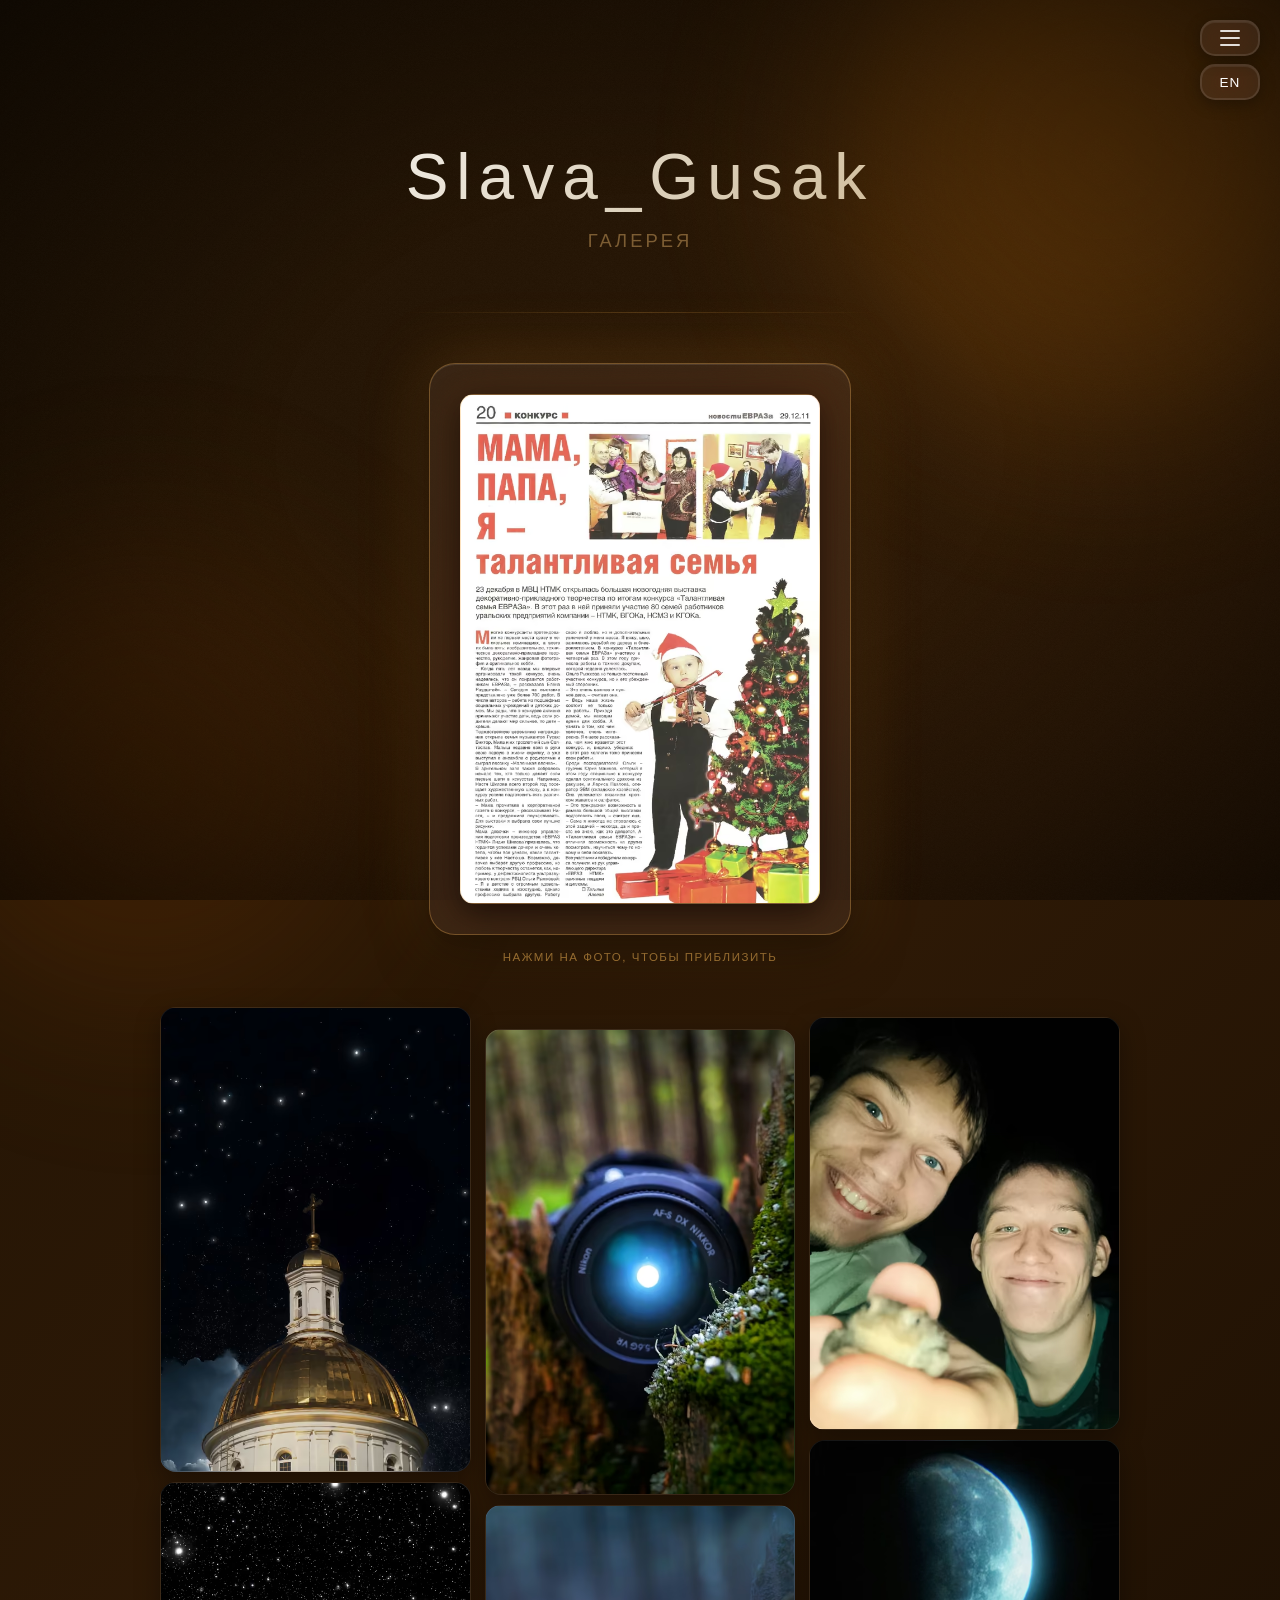
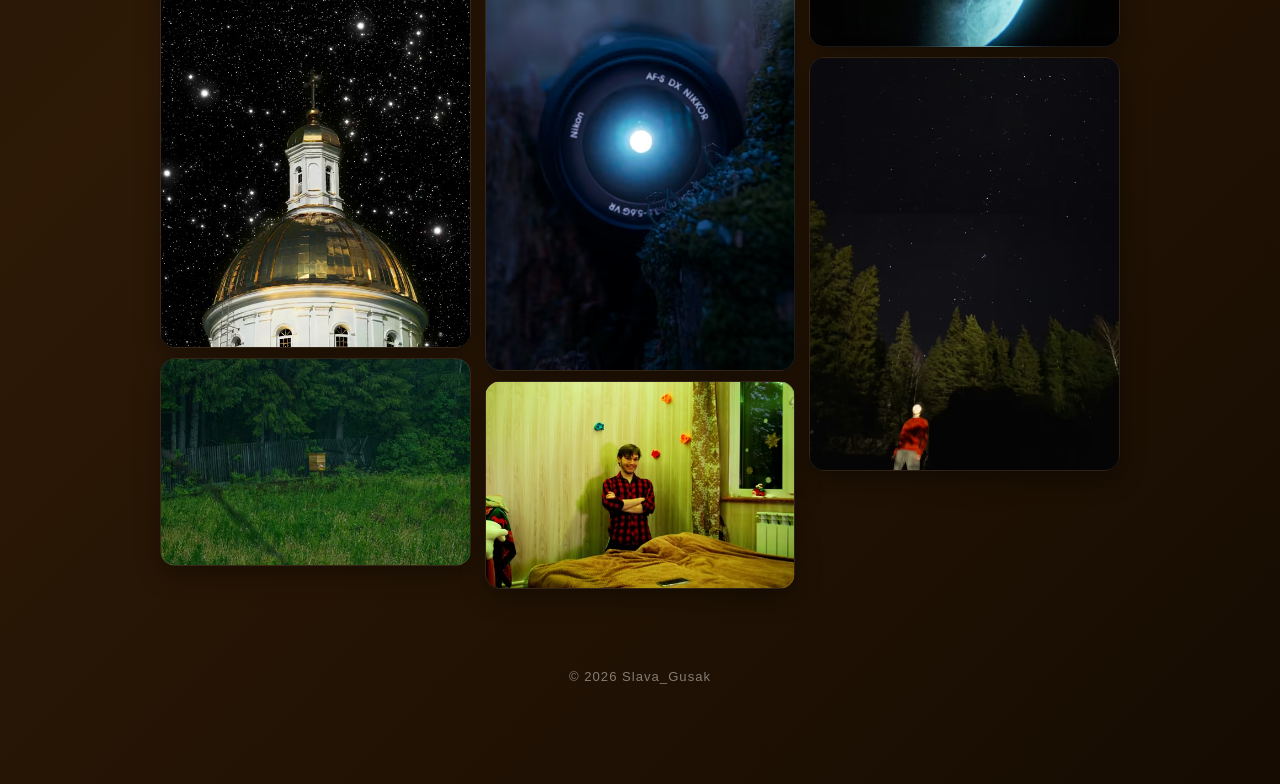
==== commit 032fd98b: "Музыка и галерея: порядок появления карточек и моргание газеты - Музыка: у пятой карточки («Мёд») не" ====
--- a/gallery/index.html
+++ b/gallery/index.html
@@ -700,7 +700,17 @@
 const jpg = c.toDataURL('image/jpeg', 0.9);
 p.phURL = 'data:image/svg+xml,' + encodeURIComponent(`<svg xmlns='http://www.w3.org/2000/svg' width='${p.mw}' height='${p.mh}' viewBox='0 0 ${p.mw} ${p.mh}'>`
 + `<image width='100%' height='100%' preserveAspectRatio='none' href='${jpg}'/></svg>`);
-document.querySelectorAll(`[data-i="${i}"]`).forEach(el => { el.style.backgroundImage = `url("${jpg}")`; });
+// Новый фон сначала декодируем, и кладём его слоем ПОВЕРХ старой заглушки: если браузер
+// ещё не успел его отрисовать, виден прежний слой, а не пустота (раньше на этом моргало).
+// Если само фото уже показано — фон под ним не трогаем вовсе.
+const pre = new Image(); pre.src = jpg;
+return (pre.decode ? pre.decode() : Promise.resolve()).catch(() => {}).then(() => {
+document.querySelectorAll(`[data-i="${i}"]`).forEach(el => {
+const im = el.querySelector('img');
+if (im && im.classList.contains('ready')) return;
+el.style.backgroundImage = `url("${jpg}"), ${el.style.backgroundImage}`;
+});
+});
 }).catch(() => {}); // не вышло — остаётся заглушка с фильтром, она выглядит так же
 }
 const FEATURED_INDEX = 3; // газета, paper_29.12.2011
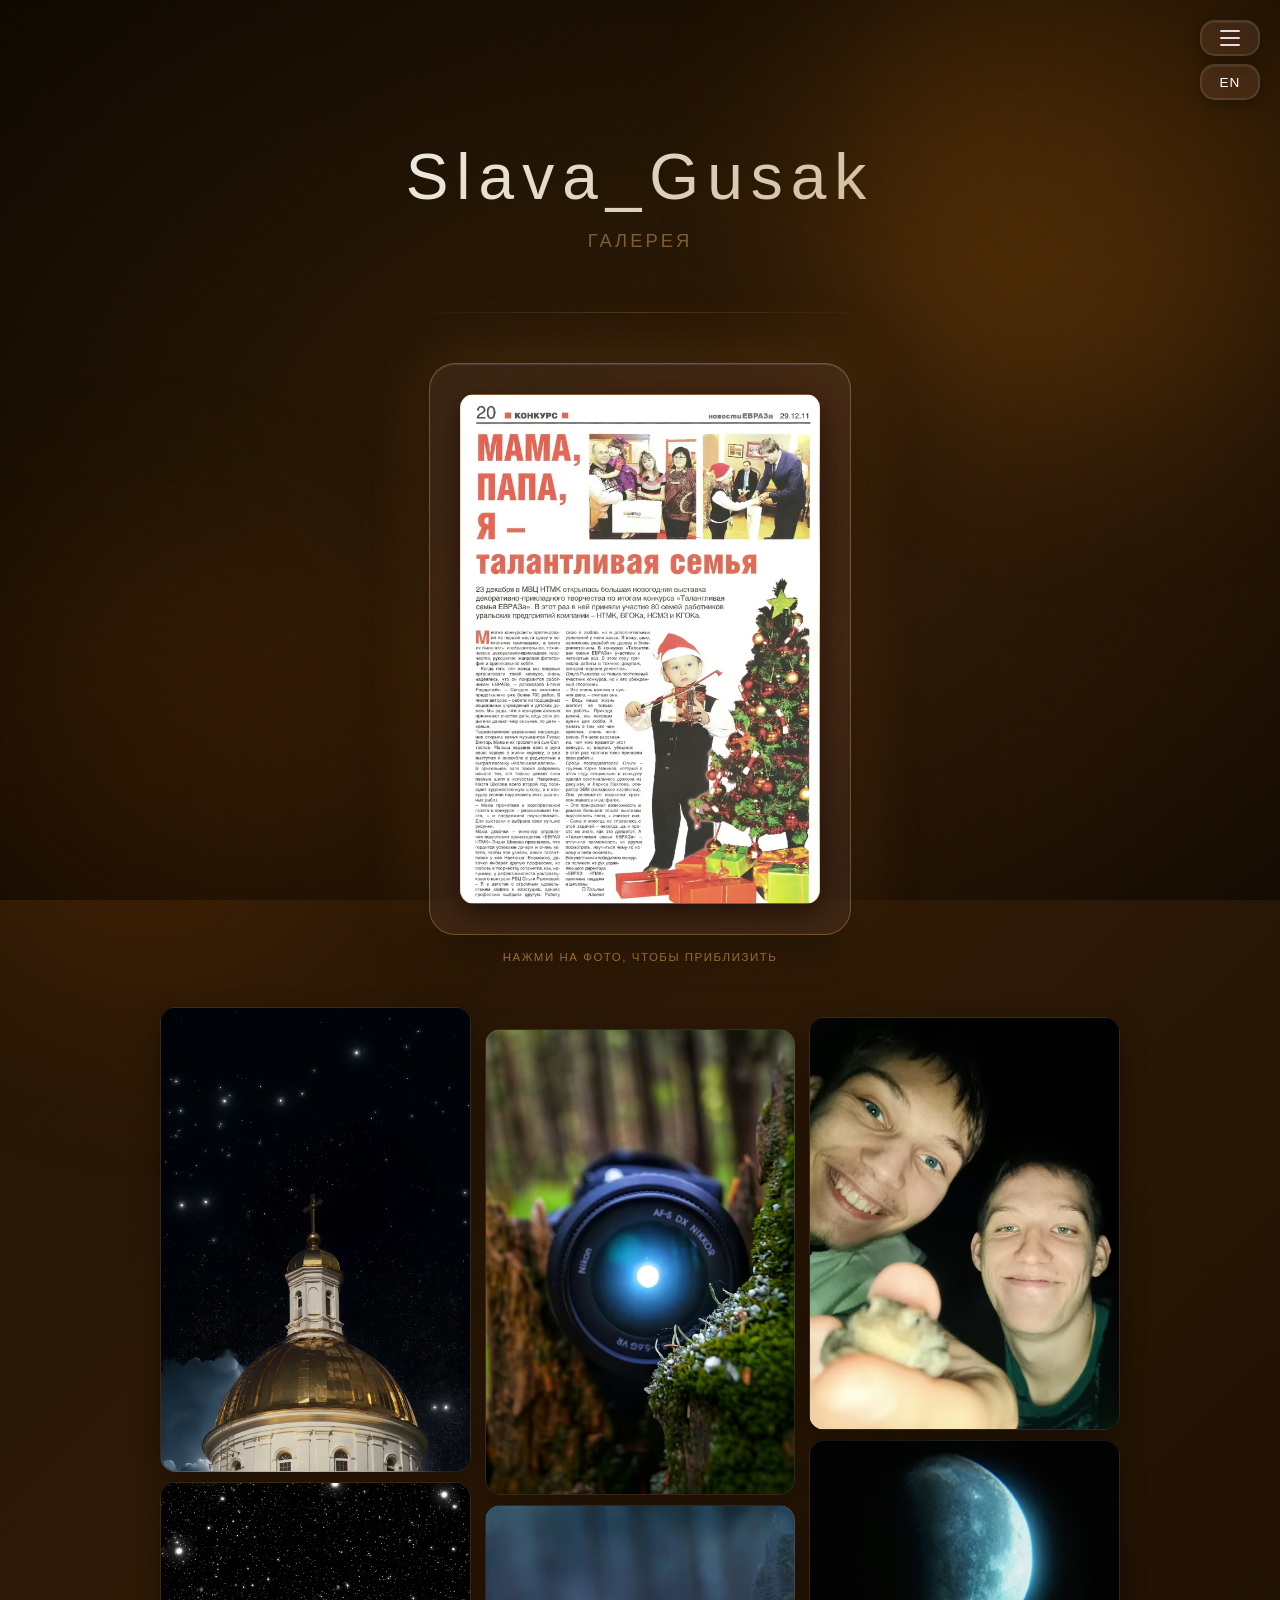
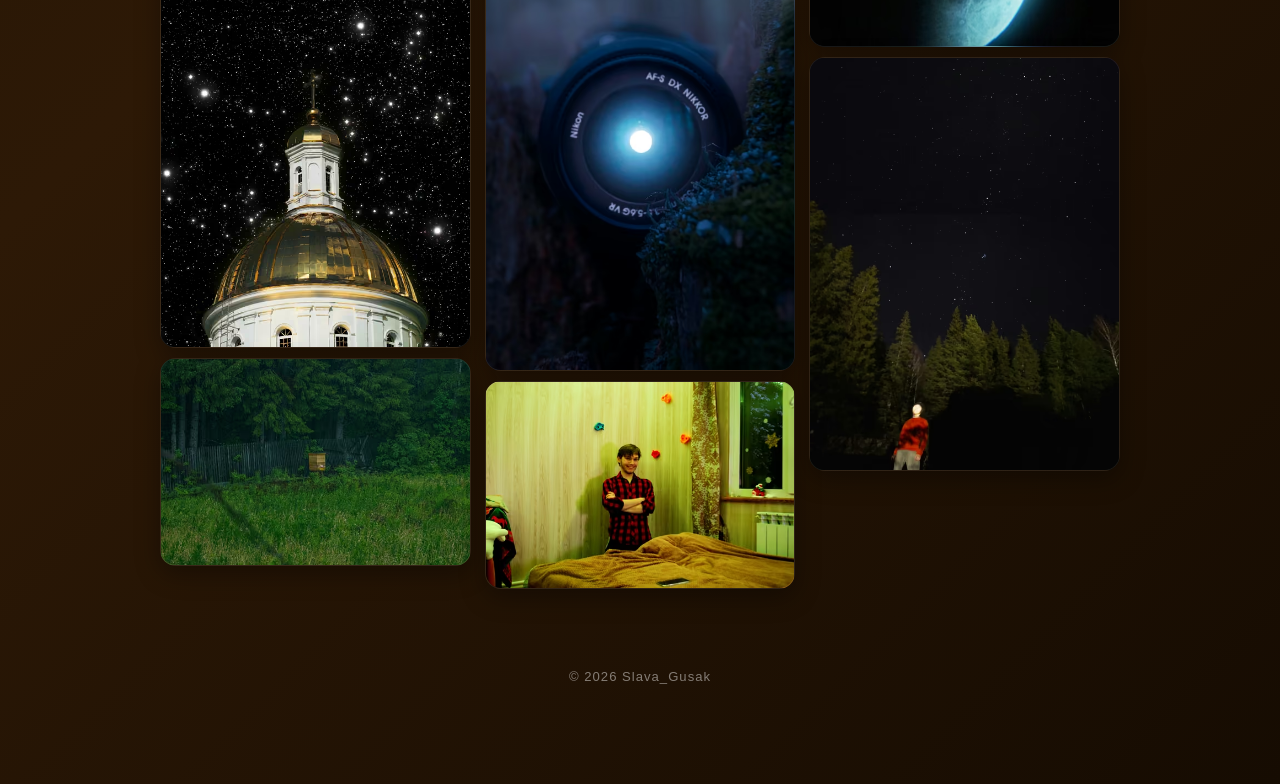
==== commit bf917855: "Галерея: заглушка газеты в Firefox; музыка: шаг появления карточек - Галерея: размытая заглушка запе" ====
--- a/gallery/index.html
+++ b/gallery/index.html
@@ -691,18 +691,27 @@
 return 'data:image/svg+xml,' + encodeURIComponent(svg);
 }
 function bakePlaceholder(p, i){
-const svg = new Image();
-svg.src = p.phURL;
-return svg.decode().then(() => {
+// Крошечное превью рисуем на canvas напрямую и размываем фильтром самого canvas.
+// Раньше рисовали SVG со вложенной картинкой — Firefox подгружает такие вложения
+// асинхронно и запекал пустоту: вместо заглушки был чёрный прямоугольник.
+const src = new Image();
+src.src = 'data:image/webp;base64,' + p.ph;
+return (src.decode ? src.decode() : new Promise((ok, no) => { src.onload = ok; src.onerror = no; })).then(() => {
 const c = document.createElement('canvas');
 c.width = 480; c.height = Math.round(480 * p.mh / p.mw);
-c.getContext('2d').drawImage(svg, 0, 0, c.width, c.height);
+const ctx = c.getContext('2d');
+ctx.imageSmoothingQuality = 'high';
+ctx.drawImage(src, 0, 0, c.width, c.height);      // основа: непрозрачная до самых краёв
+if ('filter' in ctx) {                            // то же размытие, что у SVG-заглушки (σ = ширина/40)
+ctx.filter = 'blur(12px)';
+ctx.drawImage(src, 0, 0, c.width, c.height);
+ctx.filter = 'none';
+}
 const jpg = c.toDataURL('image/jpeg', 0.9);
 p.phURL = 'data:image/svg+xml,' + encodeURIComponent(`<svg xmlns='http://www.w3.org/2000/svg' width='${p.mw}' height='${p.mh}' viewBox='0 0 ${p.mw} ${p.mh}'>`
 + `<image width='100%' height='100%' preserveAspectRatio='none' href='${jpg}'/></svg>`);
-// Новый фон сначала декодируем, и кладём его слоем ПОВЕРХ старой заглушки: если браузер
-// ещё не успел его отрисовать, виден прежний слой, а не пустота (раньше на этом моргало).
-// Если само фото уже показано — фон под ним не трогаем вовсе.
+// Новый фон сначала декодируем и кладём слоем ПОВЕРХ старой заглушки — без пустого кадра.
+// Если само фото уже показано — фон под ним не трогаем.
 const pre = new Image(); pre.src = jpg;
 return (pre.decode ? pre.decode() : Promise.resolve()).catch(() => {}).then(() => {
 document.querySelectorAll(`[data-i="${i}"]`).forEach(el => {
@@ -735,7 +744,9 @@
 const done = () => {
 const now = performance.now(), at = Math.max(now, revealAt);
 revealAt = at + 120;
-setTimeout(() => img.classList.add('ready'), at - now);
+// кадр ожидания + чтение стиля: иначе Firefox, если фото пришло мгновенно,
+// ставит .ready раньше первой отрисовки и плавное проявление пропускается
+setTimeout(() => requestAnimationFrame(() => { getComputedStyle(img).opacity; img.classList.add('ready'); }), at - now);
 };
 if (img.decode) img.decode().then(done, done); else done();
 }
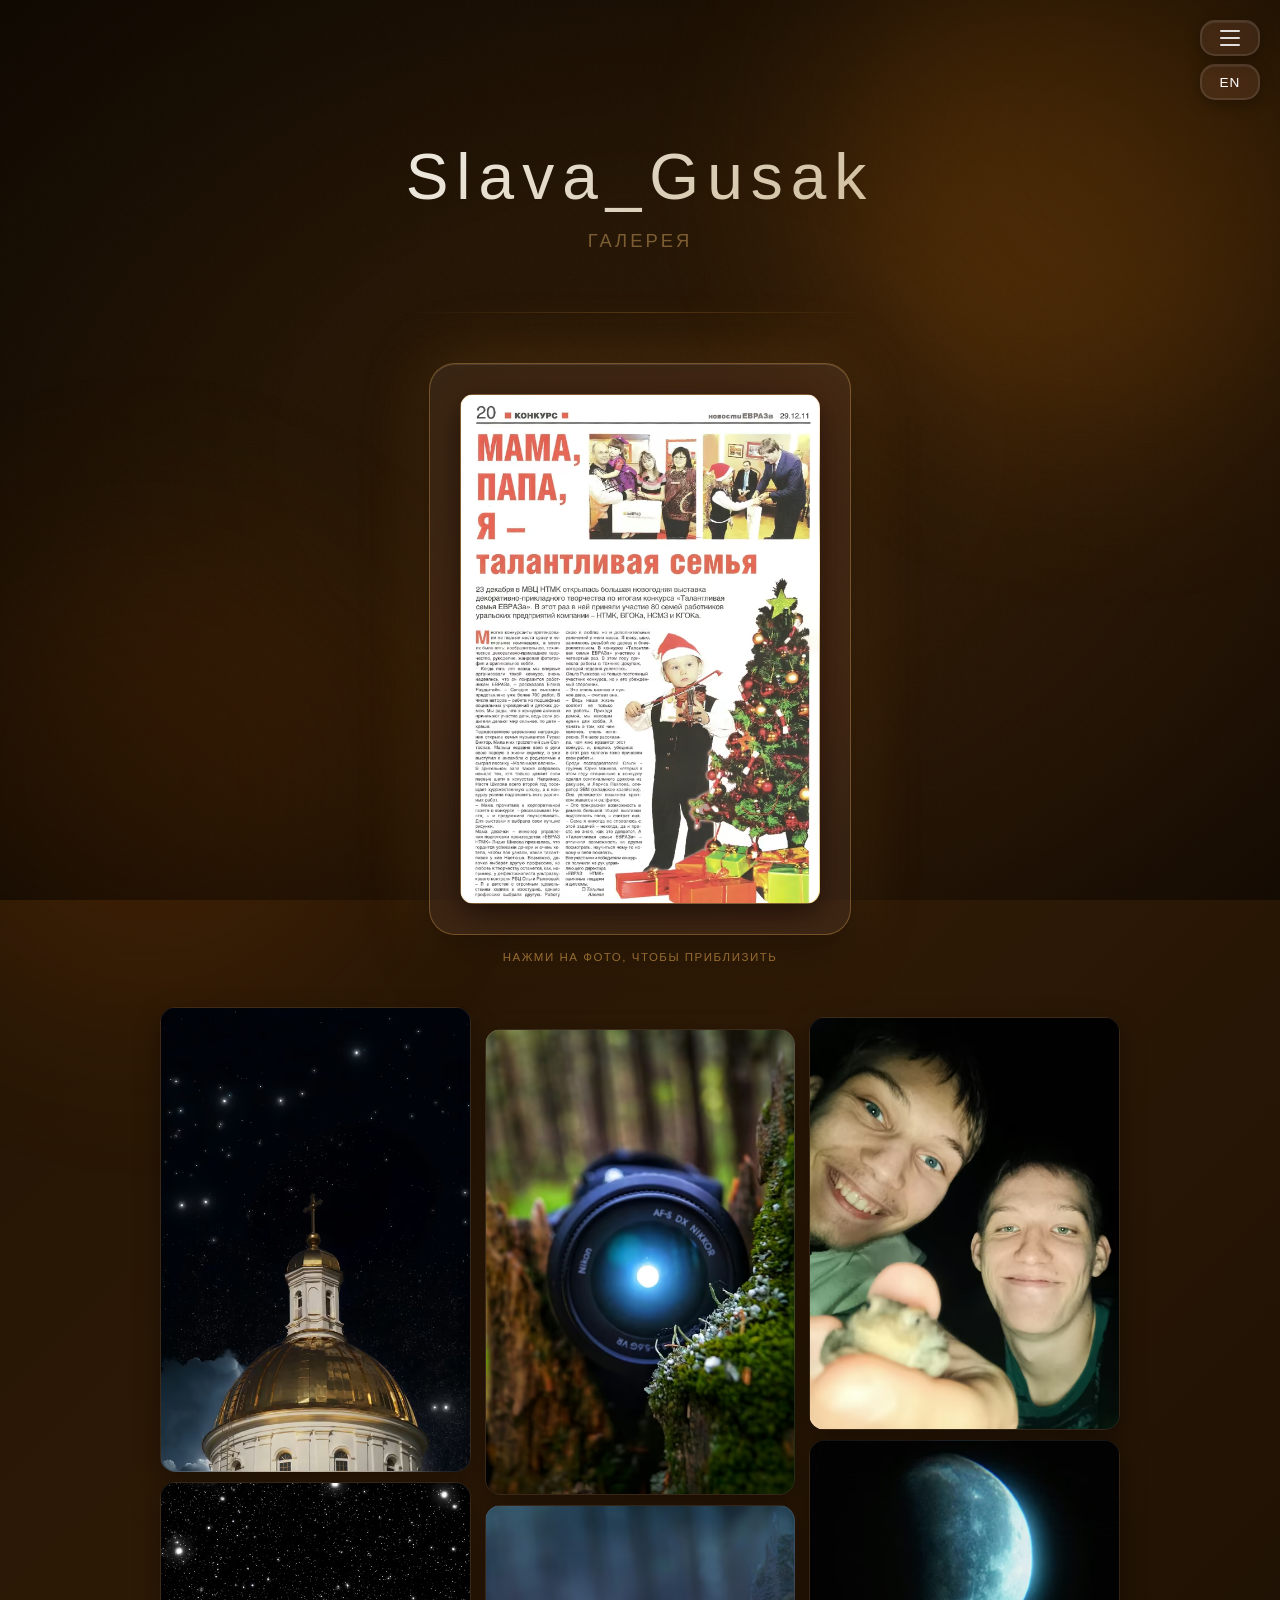
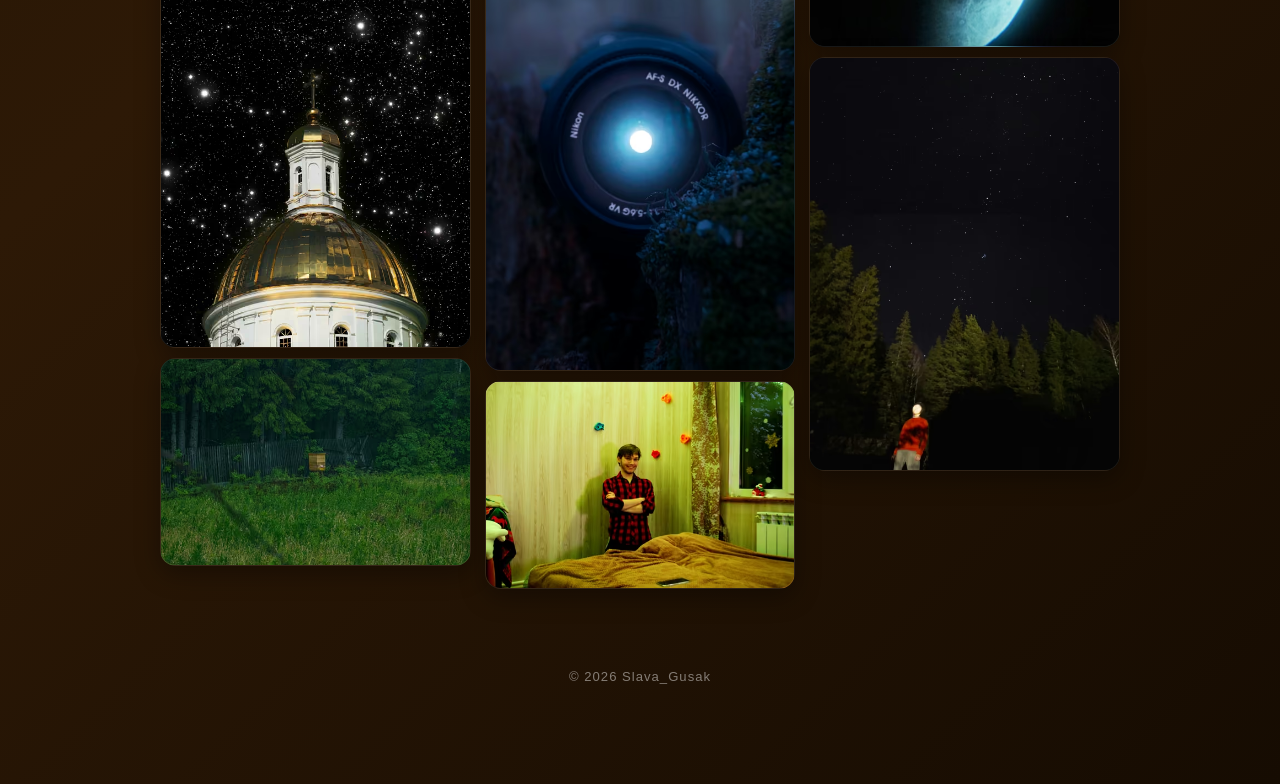
==== commit 01325c49: "Галерея: заглушка газеты прямо в HTML; музыка: прежний темп, ровный шаг - Галерея: размытую заглушку" ====
--- a/gallery/index.html
+++ b/gallery/index.html
@@ -468,7 +468,7 @@
 <div class="featured-wrap">
 <div class="hint-label-wrap">
 <div id="featureGlass">
-<div class="featured-photo" id="featuredPhotoGlass"></div>
+<div class="featured-photo" id="featuredPhotoGlass" style="background-image:url(&quot;[data-uri]&quot;)"></div>
 </div>
 <p class="hint-label" data-ru="Нажми на фото, чтобы приблизить" data-en="Click a photo to zoom in">Нажми на фото, чтобы приблизить</p>
 </div>
@@ -762,7 +762,8 @@
 const fp = photos[FEATURED_INDEX];
 const fcap = currentLang==='ru' ? fp.ru : fp.en;
 const glassPhoto = document.getElementById('featuredPhotoGlass');
-glassPhoto.style.backgroundImage = `url("${fp.phURL}")`;
+// заглушка-превью уже стоит прямо в HTML (видна с первой отрисовки, без скрипта) — кладём размытую поверх, не убирая её
+glassPhoto.style.backgroundImage = `url("${fp.phURL}")` + (glassPhoto.style.backgroundImage ? ', ' + glassPhoto.style.backgroundImage : '');
 glassPhoto.dataset.i = FEATURED_INDEX;
 glassPhoto.innerHTML = `<img src="${fp.thumb}" alt="${fcap}" width="${fp.w}" height="${fp.h}" fetchpriority="high" onload="revealImg(this)" onerror="revealImg(this)">`;
 glassPhoto.setAttribute('onclick', `openLightbox(${FEATURED_INDEX})`);
